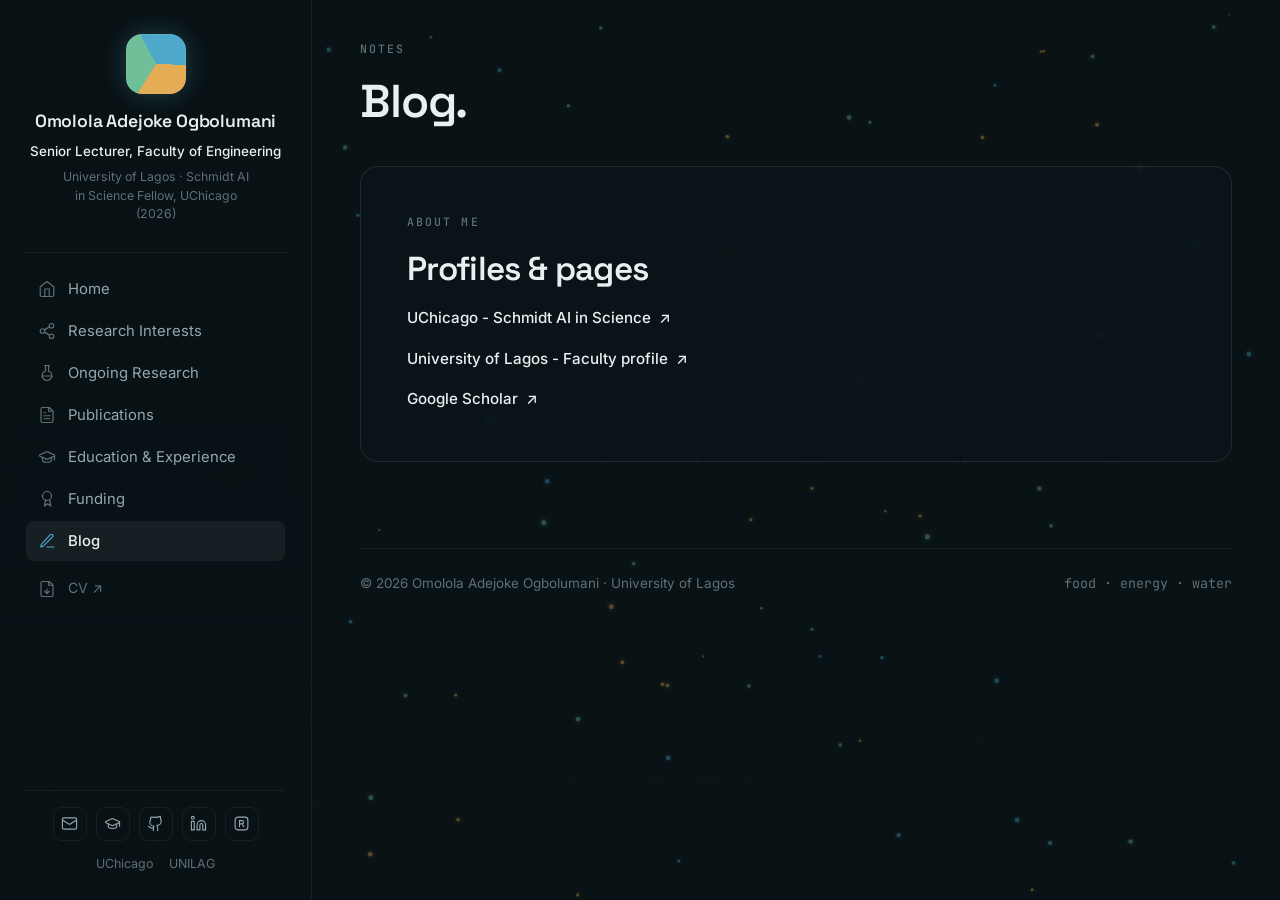
==== blog.html @ 30d7c023 "Add files via upload" ====
<!doctype html>
<html lang="en">
	<head>
		<meta charset="UTF-8" />
		<meta name="viewport" content="width=device-width, initial-scale=1.0"/>
		<title>Blog | Omolola Adejoke Ogbolumani</title>
		<link rel="preconnect" href="https://fonts.googleapis.com"/>
		<link rel="preconnect" href="https://fonts.gstatic.com" crossorigin/>
		<link href="https://fonts.googleapis.com/css2?family=Space+Grotesk:wght@400;500;600;700&family=Inter:wght@400;450;500;600&family=JetBrains+Mono:wght@400;500&display=swap" rel="stylesheet"/>
		<link rel="stylesheet" href="site.css" />
	</head>
	<body data-page="blog">
		<canvas id="field" role="img" aria-label="Ambient field of food, energy, and water particles that link into one network under the cursor."></canvas>

		<main>
			<div class="col">
				<div class="page-head">
					<p class="eyebrow">Notes</p>
					<h1>Blog.</h1>
					<!-- <p class="pl">
						Short writing on
						nexus modeling,
						optimization, and
						IoT for
						sustainability.
						Sample entries
						below, ready to
						replace with your
						own.
					</p> -->
				</div>
				<section class="block reveal">
					<div class="panel">
						<p class="eyebrow">About Me</p>
						<h2 class="sub-h">Profiles &amp; pages</h2>
						<!-- <p class="intro-p">Official pages with bio, research summaries, and selected publications.</p> -->
						<div class="links-row">
							<a class="lnk" href="https://aiscience.uchicago.edu/faculty-fellows/omolola-ogbolumani/" target="_blank" rel="noopener">UChicago - Schmidt AI in Science<span class="ar">↗</span></a>
							<a class="lnk" href="https://engineering.unilag.edu.ng/?page_id=2508" target="_blank" rel="noopener">University of Lagos - Faculty profile<span class="ar">↗</span></a>
							<a class="lnk" href="https://scholar.google.com/citations?user=lLx9UJMAAAAJ&amp;hl=en" target="_blank" rel="noopener">Google Scholar<span class="ar">↗</span></a>
						</div>
					</div>
				</section>
				<section class="block">
					<div class="posts">
						<!-- <a class="post reveal" href="#">
              <div class="pd">[Add date]</div>
							<h3> [Why optimising one resource alone backfires] </h3>
							<p> [Placeholder. A short case where a sensible looking water or energy saving choice quietly raised the cost elsewhere, and what a coupled nexus model saw that a single system view missed.]</p>
							<span class="more">Read<span class="ar">&rarr;</span></span>
            </a> -->

              <!-- <a
							class="post reveal"
							href="#"
							><div
								class="pd"
							>
								[Add
								date]
							</div>
							<h3>
								[Keeping
								the
								human
								in
								human-in-the-loop
								AI]
							</h3>
							<p>
								[Placeholder.
								Notes
								on
								where
								expert
								judgement
								belongs
								in
								an
								optimization
								pipeline,
								and
								why
								Industry
								5.0
								treats
								people
								and
								AI
								as
								collaborators.]
							</p>
							<span
								class="more"
								>Read
								<span
									class="ar"
									>&rarr;</span
								></span
							></a
						><a
							class="post reveal"
							href="#"
							><div
								class="pd"
							>
								[Add
								date]
							</div>
							<h3>
								[From
								IoT
								sensors
								to
								a
								working
								nexus
								model]
							</h3>
							<p>
								[Placeholder.
								Turning
								messy
								field
								measurements
								into
								something
								you
								can
								actually
								run
								scenarios
								on.]
							</p>
							<span
								class="more"
								>Read
								<span
									class="ar"
									>&rarr;</span
								></span
							></a
						> -->
					</div>
				</section>
				<div class="pagefoot">
					<span
						>&copy; 2026 Omolola
						Adejoke Ogbolumani
						&middot; University
						of Lagos</span
					><span class="mono"
						>food &middot;
						energy &middot;
						water</span
					>
				</div>
			</div>
		</main>
		<script src="site.js"></script>
	</body>
</html>
---- site.css ----
:root{
  --bg:#091215;--panel:rgba(12,21,25,.64);--panel-2:rgba(12,21,25,.5);
  --food:#6FBF98;--water:#4FA9CB;--energy:#E3AC55;--accent:#4FA9CB;
  --text:#E9F0F1;--muted:#94A8AD;--faint:#5E7176;
  --line:rgba(233,240,241,.10);--line-2:rgba(233,240,241,.06);--rail:312px;--col:1060px;
}
*{box-sizing:border-box;margin:0;padding:0}
html{scroll-behavior:smooth}
body{background:var(--bg);color:var(--text);font-family:"Inter",system-ui,sans-serif;line-height:1.62;-webkit-font-smoothing:antialiased;text-rendering:optimizeLegibility}
a{color:inherit;text-decoration:none}
::selection{background:rgba(79,169,203,.28)}
.mono{font-family:"JetBrains Mono",monospace}
img{max-width:100%;display:block}
#field{position:fixed;inset:0;width:100%;height:100%;z-index:0;pointer-events:none}

@view-transition{navigation:auto}
#field{view-transition-name:field}
@media (prefers-reduced-motion:no-preference){
  ::view-transition-group(field){animation:none}
  html:active-view-transition-type(forwards)::view-transition-old(root){animation:vt-out-l .42s cubic-bezier(.4,0,.2,1) both}
  html:active-view-transition-type(forwards)::view-transition-new(root){animation:vt-in-r .42s cubic-bezier(.4,0,.2,1) both}
  html:active-view-transition-type(backwards)::view-transition-old(root){animation:vt-out-r .42s cubic-bezier(.4,0,.2,1) both}
  html:active-view-transition-type(backwards)::view-transition-new(root){animation:vt-in-l .42s cubic-bezier(.4,0,.2,1) both}
}
@keyframes vt-out-l{to{opacity:0;transform:translateX(-26px)}}
@keyframes vt-in-r{from{opacity:0;transform:translateX(26px)}}
@keyframes vt-out-r{to{opacity:0;transform:translateX(26px)}}
@keyframes vt-in-l{from{opacity:0;transform:translateX(-26px)}}
body.is-leaving{opacity:0;transform:translateY(-6px);transition:opacity .2s ease,transform .2s ease}

.rail{position:fixed;left:0;top:0;width:var(--rail);height:100vh;z-index:20;display:flex;flex-direction:column;padding:34px 26px 26px;background:linear-gradient(180deg,rgba(9,18,21,.88),rgba(9,18,21,.74));backdrop-filter:blur(7px);-webkit-backdrop-filter:blur(7px);border-right:1px solid var(--line-2);overflow-y:auto}
/* centered identity header */
.id-head{display:flex;flex-direction:column;align-items:center;text-align:center;margin-bottom:4px}
.id-logo{width:60px;height:60px;border-radius:16px;display:block;position:relative;overflow:hidden;background:conic-gradient(from 212deg,var(--food) 0 33.3%,var(--water) 0 66.6%,var(--energy) 0 100%);box-shadow:0 0 26px rgba(79,169,203,.3),inset 0 0 0 1px rgba(255,255,255,.07)}
.id-logo img{position:absolute;inset:0;width:100%;height:100%;object-fit:cover}
.id-logo:focus-visible{outline:2px solid var(--water);outline-offset:3px}
.id-name{font-family:"Space Grotesk";font-weight:600;font-size:1.1rem;letter-spacing:-.01em;line-height:1.3;margin-top:16px}
.id-role{color:var(--text);font-size:.84rem;font-weight:500;margin-top:9px;line-height:1.45}
.id-affil{color:var(--faint);font-size:.77rem;margin-top:7px;line-height:1.5;max-width:24ch}
.rail-nav{margin-top:24px;display:flex;flex-direction:column;gap:2px}
.rail-nav::before{content:"";display:block;height:1px;background:var(--line-2);margin:0 -2px 14px}
.navlink{font-size:.93rem;color:var(--muted);padding:8px 12px;border-radius:8px;display:flex;align-items:center;gap:12px;transition:color .18s,background .18s}
.navlink .ic{width:18px;height:18px;flex:0 0 auto;color:var(--faint);transition:color .18s}
.navlink .ic svg{width:100%;height:100%;display:block;fill:none;stroke:currentColor;stroke-width:1.6;stroke-linecap:round;stroke-linejoin:round}
.navlink:hover{color:var(--text);background:rgba(233,240,241,.04)}
.navlink:hover .ic{color:var(--water)}
.navlink.is-active{color:var(--text);font-weight:500;background:rgba(233,240,241,.06)}
.navlink.is-active .ic{color:var(--water)}
.navlink.ext{color:var(--faint);margin-top:6px;font-size:.88rem}
.navlink.ext:hover{color:var(--text)}
.navlink:focus-visible{outline:2px solid var(--water);outline-offset:2px}
.rail-foot{margin-top:auto;padding-top:24px}
.rail-foot .sep{height:1px;background:var(--line-2);margin-bottom:16px}
.social-ic{display:flex;justify-content:center;flex-wrap:wrap;gap:9px}
.social-ic a{width:34px;height:34px;display:flex;align-items:center;justify-content:center;border-radius:9px;border:1px solid var(--line-2);color:var(--muted);transition:color .18s,border-color .18s,background .18s}
.social-ic a svg{width:17px;height:17px;fill:none;stroke:currentColor;stroke-width:1.6;stroke-linecap:round;stroke-linejoin:round}
.social-ic a:hover{color:var(--text);border-color:var(--line);background:rgba(233,240,241,.045)}
.social-ic a:focus-visible{outline:2px solid var(--water);outline-offset:2px}
.social-tx{display:flex;justify-content:center;flex-wrap:wrap;gap:6px 16px;margin-top:13px}
.social-tx a{color:var(--faint);font-size:.78rem;transition:color .18s}
.social-tx a:hover{color:var(--text)}

main{margin-left:var(--rail);position:relative;z-index:10;padding:0 48px 90px}
.col{max-width:var(--col);margin:0 auto;animation:rise .5s ease both}
@keyframes rise{from{opacity:0;transform:translateY(12px)}to{opacity:1;transform:none}}
.eyebrow{font-family:"JetBrains Mono",monospace;font-size:.72rem;font-weight:500;letter-spacing:.18em;text-transform:uppercase;color:var(--faint);margin-bottom:18px}

body.js-anim .reveal{opacity:0;transform:translateY(16px)}
body.js-anim .reveal.in{opacity:1;transform:none;transition:opacity .6s ease,transform .6s ease}

/* scroll-narrative spine */
.spine{position:fixed;right:24px;top:50%;transform:translateY(-50%);z-index:15;display:flex;flex-direction:column;gap:16px}
.spine .s{display:flex;align-items:center;gap:9px;justify-content:flex-end;opacity:.45;transition:opacity .35s}
.spine .s .lab{font-family:"JetBrains Mono",monospace;font-size:.62rem;letter-spacing:.16em;text-transform:uppercase;color:var(--muted);opacity:0;transform:translateX(5px);transition:.35s}
.spine .s .d{width:7px;height:7px;border-radius:50%;background:var(--faint);transition:.35s}
.spine .s.active{opacity:1}
.spine .s.active .lab{opacity:1;transform:none}
.spine .s.f.active .d{background:var(--food);box-shadow:0 0 9px var(--food)}
.spine .s.w.active .d{background:var(--water);box-shadow:0 0 9px var(--water)}
.spine .s.e.active .d{background:var(--energy);box-shadow:0 0 9px var(--energy)}
.spine .s.n.active .d{background:var(--text);box-shadow:0 0 9px rgba(233,240,241,.55)}
@media(max-width:1180px){.spine{display:none}}

.profile{margin-top:46px;display:flex;gap:28px;align-items:center;padding:30px 32px;border:1px solid var(--line);border-radius:18px;background:var(--panel);backdrop-filter:blur(4px);-webkit-backdrop-filter:blur(4px);position:relative;overflow:hidden}
.profile::before{content:"";position:absolute;inset:0;opacity:.5;background-image:radial-gradient(rgba(233,240,241,.06) 1px,transparent 1px);background-size:18px 18px;-webkit-mask:linear-gradient(120deg,#000,transparent 70%);mask:linear-gradient(120deg,#000,transparent 70%)}
.profile>*{position:relative;z-index:1}
.profile-image{width:118px;height:118px;flex:0 0 auto;border-radius:16px;object-fit:cover;border:1px solid var(--line);box-shadow:0 0 0 4px rgba(12,21,25,.6),0 0 30px rgba(79,169,203,.12)}
.profile-name{font-family:"Space Grotesk";font-weight:600;font-size:1.7rem;letter-spacing:-.02em;line-height:1.1}
.profile-title{color:var(--water);font-size:.98rem;margin-top:8px;font-weight:500}
.profile-affil{color:var(--muted);font-size:.9rem;margin-top:4px;line-height:1.5}
.profile-contact{margin-top:14px;font-size:.88rem;color:var(--faint);display:flex;gap:8px;flex-wrap:wrap}
.profile-contact a{color:var(--muted);transition:color .2s}
.profile-contact a:hover{color:var(--text)}

.intro{padding:46px 0 34px}
.intro h1{font-family:"Space Grotesk";font-weight:600;letter-spacing:-.025em;line-height:1.06;font-size:clamp(2.2rem,4.3vw,3.6rem);max-width:18ch;margin-bottom:26px}
.intro h1 .f{color:var(--food)}.intro h1 .w{color:var(--water)}.intro h1 .e{color:var(--energy)}
.intro .lede{font-size:clamp(1.02rem,1.35vw,1.18rem);color:var(--muted);max-width:62ch;line-height:1.68}
.intro .lede strong{color:var(--text);font-weight:500}
.intro .sub{color:var(--faint);font-size:.98rem;max-width:60ch;margin-top:16px;line-height:1.6}
.intro-actions{display:flex;gap:26px;align-items:center;margin-top:34px;flex-wrap:wrap}
.lnk{font-size:.95rem;font-weight:500;display:inline-flex;align-items:center;gap:8px;position:relative;padding-bottom:3px}
.lnk::after{content:"";position:absolute;left:0;right:100%;bottom:0;height:1px;background:currentColor;transition:right .3s ease;opacity:.6}
.lnk:hover::after{right:0}
.lnk .ar{transition:transform .25s ease}
.lnk:hover .ar{transform:translateX(3px)}
.lnk.dl:hover .ar{transform:translateY(2px)}
.lnk:focus-visible{outline:2px solid var(--water);outline-offset:4px;border-radius:2px}
.field-hint{margin-top:48px;font-family:"JetBrains Mono",monospace;font-size:.74rem;letter-spacing:.04em;color:var(--faint);display:flex;align-items:center;gap:10px;opacity:.82}
.field-hint .rc{width:13px;height:13px;border:1px solid var(--accent);border-radius:50%;position:relative;animation:pulse 4s ease-in-out infinite;transition:border-color .5s}
.field-hint .rc::after{content:"";position:absolute;inset:3.5px;border-radius:50%;background:var(--accent);transition:background .5s}
@keyframes pulse{0%,100%{opacity:.5}50%{opacity:1}}

section.block{margin-top:30px}
.panel{background:var(--panel);border:1px solid var(--line);border-radius:18px;backdrop-filter:blur(4px);-webkit-backdrop-filter:blur(4px);padding:46px 46px}
.page-head{padding:40px 0 10px}
.page-head h1{font-family:"Space Grotesk";font-weight:600;letter-spacing:-.025em;font-size:clamp(2rem,3.6vw,3rem);line-height:1.08}
.page-head .pl{color:var(--muted);margin-top:16px;font-size:1.05rem;max-width:62ch;line-height:1.62}
.block h2{font-family:"Space Grotesk";font-weight:600;letter-spacing:-.02em;font-size:clamp(1.5rem,2.6vw,2.1rem);line-height:1.14}
.block .intro-p{color:var(--muted);margin-top:14px;font-size:1.02rem;max-width:62ch}
.sub-h{font-family:"Space Grotesk";font-weight:600;letter-spacing:-.02em;font-size:1.4rem;margin-bottom:8px}
.prose p{color:var(--muted);font-size:1.02rem;line-height:1.7;margin-top:16px;max-width:70ch}
.prose p strong{color:var(--text);font-weight:500}
.prose h3{font-family:"Space Grotesk";font-weight:500;font-size:1.3rem;margin-top:34px;letter-spacing:-.01em}
.tags{display:flex;flex-wrap:wrap;gap:10px;margin-top:18px}
.tag-chip{font-size:.84rem;color:var(--muted);border:1px solid var(--line);border-radius:999px;padding:6px 14px;background:var(--panel-2)}

.nexus{display:grid;grid-template-columns:1fr 230px;gap:34px;align-items:center;margin-top:30px}
.tri-svg{width:100%;height:auto;display:block;touch-action:none;cursor:grab}
.tri-svg:active{cursor:grabbing}
.tri-edge{fill:none;stroke:var(--line);stroke-width:1.2}
.tri-grid{fill:none;stroke:var(--line-2);stroke-width:1}
.tri-pull{stroke-linecap:round}
.tri-pole text{font-family:"JetBrains Mono",monospace;font-size:11px;letter-spacing:.04em;font-weight:500}
.tri-handle{cursor:grab}
.tri-handle:focus-visible{outline:none}
.tri-handle:focus-visible .th-ring{stroke:var(--water);stroke-opacity:1}
.readout .ro-row{margin-bottom:16px}
.readout .ro-top{display:flex;justify-content:space-between;align-items:baseline;font-size:.82rem;margin-bottom:6px}
.readout .ro-top .nm{font-family:"JetBrains Mono",monospace;letter-spacing:.06em}
.readout .ro-top .vl{font-family:"JetBrains Mono",monospace;color:var(--muted)}
.readout .ro-track{height:5px;border-radius:3px;background:rgba(233,240,241,.07);overflow:hidden}
.readout .ro-fill{height:100%;border-radius:3px;transition:width .12s linear}
.readout .f .nm{color:var(--food)}.readout .f .ro-fill{background:var(--food)}
.readout .w .nm{color:var(--water)}.readout .w .ro-fill{background:var(--water)}
.readout .e .nm{color:var(--energy)}.readout .e .ro-fill{background:var(--energy)}
.readout .verdict{margin-top:22px;font-size:.9rem;color:var(--muted);line-height:1.55;min-height:4.4em}
.readout .verdict b{color:var(--text);font-weight:500}
.tri-cap{font-family:"JetBrains Mono",monospace;font-size:.74rem;color:var(--faint);margin-top:16px;letter-spacing:.03em}

.thrusts{margin-top:36px;border-top:1px solid var(--line-2)}
.thrust{display:grid;grid-template-columns:52px 160px 1fr;gap:24px;align-items:start;padding:26px 8px;border-bottom:1px solid var(--line-2);transition:background .25s ease}
.thrust:hover{background:rgba(233,240,241,.022)}
.thrust .sigil svg{width:38px;height:38px;display:block;overflow:visible}
.thrust .sigil path,.thrust .sigil circle,.thrust .sigil line{fill:none;stroke-width:1.5;stroke-linecap:round;stroke-linejoin:round}
.thrust.f .sigil *{stroke:var(--food)}.thrust.w .sigil *{stroke:var(--water)}.thrust.e .sigil *{stroke:var(--energy)}
.thrust .tag{font-family:"JetBrains Mono",monospace;font-size:.72rem;letter-spacing:.14em;text-transform:uppercase;padding-top:3px}
.thrust.f .tag{color:var(--food)}.thrust.w .tag{color:var(--water)}.thrust.e .tag{color:var(--energy)}
.thrust h3{font-family:"Space Grotesk";font-weight:500;font-size:1.18rem;letter-spacing:-.01em;margin-bottom:8px}
.thrust p{color:var(--muted);font-size:.97rem;line-height:1.6;max-width:56ch}
.note{margin-top:30px;padding:18px 22px;border:1px solid var(--line-2);border-radius:12px;background:var(--panel-2);color:var(--muted);font-size:1rem;line-height:1.62;max-width:72ch}
.note b{color:var(--text);font-weight:500}

.loop-wrap{margin-top:24px;display:flex;flex-direction:column;align-items:center}
.loop-svg{width:100%;max-width:440px;height:auto}
.loop-arc{fill:none;stroke:var(--line);stroke-width:1.4;transition:stroke .3s}
.loop-arc.lit{stroke:var(--water);stroke-opacity:.9}
.loop-node{cursor:pointer}
.loop-node circle{fill:rgba(12,21,25,.9);stroke:var(--line);stroke-width:1.4;transition:stroke .3s,fill .3s}
.loop-node text{font-family:"JetBrains Mono",monospace;font-size:10.5px;font-weight:500;fill:var(--muted);transition:fill .3s}
.loop-node:hover circle,.loop-node.active circle{stroke:var(--water);fill:rgba(79,169,203,.1)}
.loop-node:hover text,.loop-node.active text{fill:var(--text)}
.loop-node.cycle circle{stroke:var(--water);stroke-opacity:.7}
.loop-center{font-family:"JetBrains Mono",monospace;font-size:9px;letter-spacing:.14em;fill:var(--faint);text-transform:uppercase}
.loop-cap{font-size:.92rem;color:var(--muted);margin-top:22px;text-align:center;max-width:50ch;min-height:2.6em;line-height:1.5}
.loop-cap b{color:var(--text);font-weight:500}
.loop-node:focus-visible{outline:none}
.loop-node:focus-visible circle{stroke:var(--water);stroke-width:2}

.pub{display:grid;grid-template-columns:74px 1fr;gap:22px;padding:22px 0;border-bottom:1px solid var(--line-2)}
.pub:last-child{border-bottom:0}
.pub .yr{font-family:"JetBrains Mono",monospace;font-size:.82rem;color:var(--faint);padding-top:3px}
.pub .pt{font-weight:500;color:var(--text);line-height:1.45;margin-bottom:6px}
.pub .pmeta{color:var(--muted);font-size:.9rem;line-height:1.5}
.pub .pmeta .venue{color:var(--water);font-style:italic}
.pub .pmeta .me{color:var(--text);font-weight:600}
.pub .plinks{margin-top:9px;display:flex;gap:14px}
.pub .plinks a{font-family:"JetBrains Mono",monospace;font-size:.74rem;letter-spacing:.04em;color:var(--faint);transition:color .2s}
.pub .plinks a:hover{color:var(--text)}

.tl{position:relative;padding:0 0 30px 30px}
.tl::before{content:"";position:absolute;left:4px;top:8px;bottom:0;width:1px;background:var(--line)}
.tl:last-child::before{display:none}
.tl:last-child{padding-bottom:2px}
.tl::after{content:"";position:absolute;left:0;top:6px;width:9px;height:9px;border-radius:50%;background:var(--bg);border:1.5px solid var(--water);box-shadow:0 0 0 4px var(--bg)}
.tl .ey{font-family:"JetBrains Mono",monospace;font-size:.78rem;letter-spacing:.04em;color:var(--faint);display:block;margin-bottom:6px}
.tl .ed{font-weight:500;font-size:1.06rem;letter-spacing:-.01em}
.tl .ei{color:var(--muted);font-size:.94rem;margin-top:5px;line-height:1.58;max-width:68ch}
.tl .ei .role{color:var(--water)}

.quals{display:grid;grid-template-columns:repeat(2,1fr);gap:0 28px;margin-top:6px}
.qual{display:flex;gap:12px;align-items:baseline;padding:13px 0;border-bottom:1px solid var(--line-2)}
.qual .qk{font-family:"JetBrains Mono",monospace;font-size:.74rem;color:var(--water);min-width:46px}
.qual .qv{color:var(--muted);font-size:.91rem;line-height:1.45}
.qual .qv b{color:var(--text);font-weight:500}
@media(max-width:760px){.quals{grid-template-columns:1fr}}

.grant{display:grid;grid-template-columns:1fr auto;gap:18px;padding:22px 0;border-bottom:1px solid var(--line-2);align-items:start}
.grant:last-child{border-bottom:0}
.grant .gt{font-weight:500;color:var(--text);margin-bottom:5px;font-size:1.05rem}
.grant .gm{color:var(--muted);font-size:.92rem;line-height:1.55;max-width:62ch}
.grant .gm .role{color:var(--food)}
.grant .gy{font-family:"JetBrains Mono",monospace;font-size:.82rem;color:var(--faint);white-space:nowrap;padding-top:2px}

.project{position:relative;padding:26px 30px;border:1px solid var(--line);border-radius:16px;background:var(--panel-2);margin-bottom:18px;overflow:hidden;transition:border-color .25s,transform .25s,box-shadow .25s}
.project:hover{transform:translateY(-2px);border-color:rgba(233,240,241,.18);box-shadow:0 14px 40px -28px rgba(0,0,0,.85)}
.proj-top{display:flex;justify-content:space-between;align-items:center;gap:14px;margin-bottom:12px}
.proj-tag{font-family:"JetBrains Mono",monospace;font-size:.68rem;letter-spacing:.14em;text-transform:uppercase;display:inline-flex;align-items:center;gap:7px}
.proj-tag::before{content:"";width:6px;height:6px;border-radius:50%;background:currentColor;flex:0 0 auto}
.project.f .proj-tag{color:var(--food)}.project.w .proj-tag{color:var(--water)}.project.e .proj-tag{color:var(--energy)}.project.n .proj-tag{color:var(--text)}
.status{font-family:"JetBrains Mono",monospace;font-size:.62rem;letter-spacing:.08em;text-transform:uppercase;padding:4px 11px;border-radius:999px;border:1px solid var(--line);color:var(--muted);white-space:nowrap}
.project h3{font-family:"Space Grotesk";font-weight:500;font-size:1.22rem;letter-spacing:-.01em;margin-bottom:8px}
.project p{color:var(--muted);font-size:.97rem;line-height:1.62;max-width:74ch}
.proj-meta{margin-top:14px;display:flex;gap:20px;flex-wrap:wrap;font-size:.82rem;color:var(--faint)}
.proj-meta b{color:var(--muted);font-weight:500}

.posts{display:grid;gap:18px;margin-top:8px}
.post{display:block;padding:26px 28px;border:1px solid var(--line);border-radius:14px;background:var(--panel-2);transition:border-color .25s ease,transform .25s ease}
.post:hover{border-color:rgba(79,169,203,.4);transform:translateY(-2px)}
.post .pd{font-family:"JetBrains Mono",monospace;font-size:.74rem;color:var(--faint);letter-spacing:.04em}
.post h3{font-family:"Space Grotesk";font-weight:500;font-size:1.28rem;margin:9px 0 8px;letter-spacing:-.01em}
.post p{color:var(--muted);font-size:.96rem;line-height:1.6;max-width:72ch}
.post .more{margin-top:12px;color:var(--water);font-size:.86rem;display:inline-flex;gap:7px;align-items:center}
.post .more .ar{transition:transform .25s}
.post:hover .more .ar{transform:translateX(3px)}

.pagefoot{margin-top:56px;padding-top:24px;border-top:1px solid var(--line-2);color:var(--faint);font-size:.84rem;display:flex;justify-content:space-between;flex-wrap:wrap;gap:14px}
.links-row{display:flex;flex-direction:column;gap:13px;margin-top:18px;align-items:flex-start}

.rail-toggle{display:none}
@media(max-width:960px){
  :root{--rail:0px}
  .rail{transform:translateX(-100%);transition:transform .3s ease;width:290px;padding-top:80px}
  body.nav-open .rail{transform:translateX(0)}
  .rail-toggle{display:flex;position:fixed;top:18px;left:18px;z-index:40;width:44px;height:44px;align-items:center;justify-content:center;border-radius:10px;cursor:pointer;background:rgba(12,21,25,.82);border:1px solid var(--line);backdrop-filter:blur(6px)}
  .rail-toggle span,.rail-toggle span::before,.rail-toggle span::after{content:"";display:block;width:18px;height:1.6px;background:var(--text);position:relative;transition:.25s}
  .rail-toggle span::before{position:absolute;top:-6px}.rail-toggle span::after{position:absolute;top:6px}
  body.nav-open .rail-toggle span{background:transparent}
  body.nav-open .rail-toggle span::before{top:0;transform:rotate(45deg)}
  body.nav-open .rail-toggle span::after{top:0;transform:rotate(-45deg)}
  main{margin-left:0;padding:0 22px 70px}
  .panel{padding:30px 24px}
  .profile{flex-direction:column;text-align:center;align-items:center}
  .profile-contact{justify-content:center}
  .nexus{grid-template-columns:1fr;gap:22px}
  .thrust{grid-template-columns:40px 1fr;gap:14px}
  .thrust .tag{grid-column:2;padding-top:0}
  .thrust .body{grid-column:2}
}
@media(prefers-reduced-motion:reduce){*{animation:none!important;transition:none!important}html{scroll-behavior:auto}}
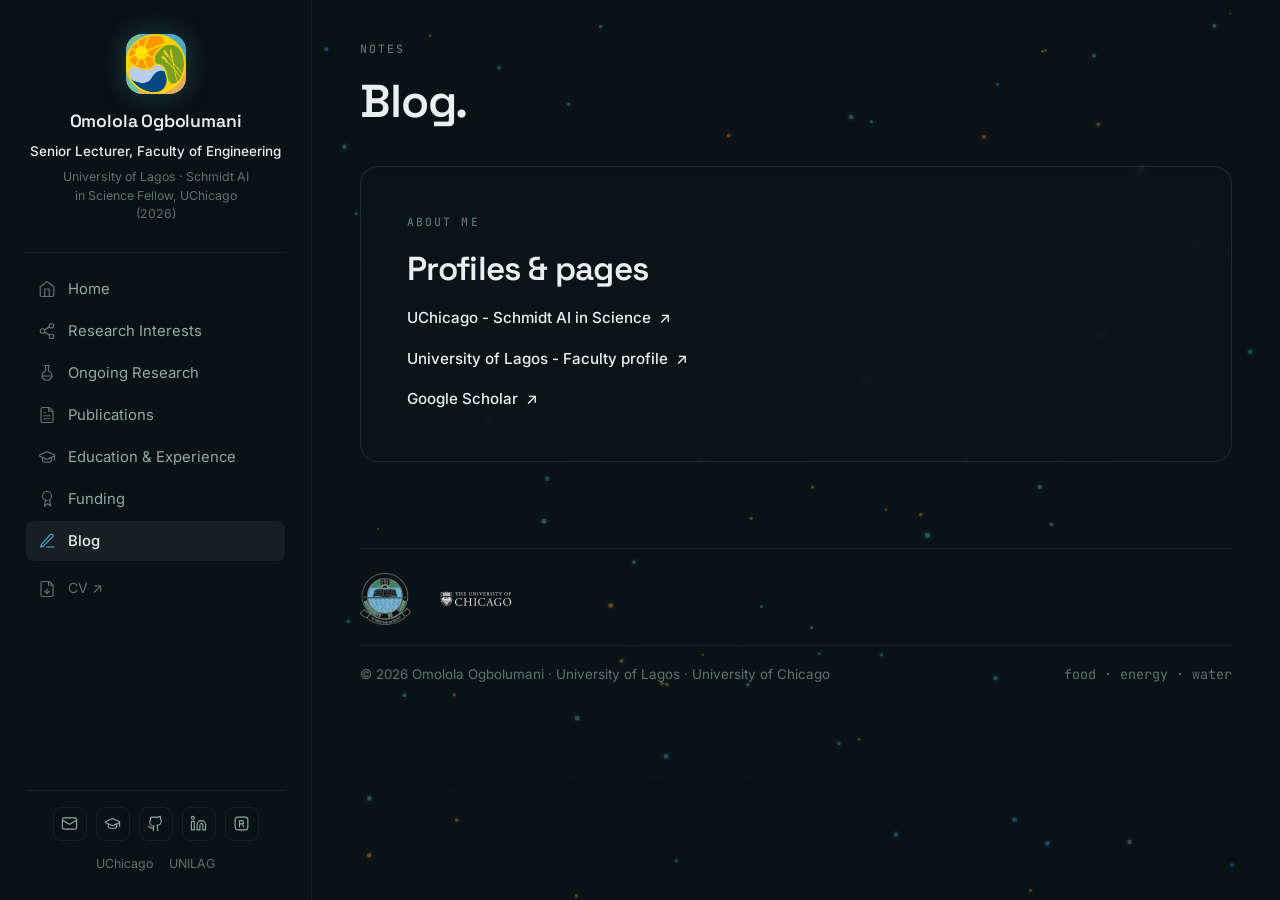
==== commit d402ccc1: "AddedLogos" ====
--- a/blog.html
+++ b/blog.html
@@ -1,9 +1,9 @@
-<!doctype html>
+<!DOCTYPE html>
 <html lang="en">
 	<head>
 		<meta charset="UTF-8" />
 		<meta name="viewport" content="width=device-width, initial-scale=1.0"/>
-		<title>Blog | Omolola Adejoke Ogbolumani</title>
+		<title>Blog | Omolola Ogbolumani</title>
 		<link rel="preconnect" href="https://fonts.googleapis.com"/>
 		<link rel="preconnect" href="https://fonts.gstatic.com" crossorigin/>
 		<link href="https://fonts.googleapis.com/css2?family=Space+Grotesk:wght@400;500;600;700&family=Inter:wght@400;450;500;600&family=JetBrains+Mono:wght@400;500&display=swap" rel="stylesheet"/>
@@ -144,19 +144,18 @@
 					</div>
 				</section>
 				<div class="pagefoot">
-					<span
-						>&copy; 2026 Omolola
-						Adejoke Ogbolumani
-						&middot; University
-						of Lagos</span
-					><span class="mono"
-						>food &middot;
-						energy &middot;
-						water</span
-					>
+					<div class="foot-logos">
+						<a href="https://engineering.unilag.edu.ng/?page_id=2508" target="_blank" rel="noopener">
+							<img class="unilag" src="unilag-logo.png" alt="University of Lagos"/>
+						</a>
+						<a href="https://aiscience.uchicago.edu/faculty-fellows/omolola-ogbolumani/" target="_blank" rel="noopener">
+							<img class="uchicago" src="uchicago-logo.png" alt="University of Chicago"/>
+						</a>
+					</div>
+					<span>&copy; 2026 Omolola Ogbolumani &middot; University of Lagos &middot; University of Chicago</span><span class="mono">food &middot; energy &middot; water</span>
 				</div>
 			</div>
 		</main>
 		<script src="site.js"></script>
 	</body>
-</html>
+</html>
--- a/site.css
+++ b/site.css
@@ -1,260 +1,1464 @@
-:root{
-  --bg:#091215;--panel:rgba(12,21,25,.64);--panel-2:rgba(12,21,25,.5);
-  --food:#6FBF98;--water:#4FA9CB;--energy:#E3AC55;--accent:#4FA9CB;
-  --text:#E9F0F1;--muted:#94A8AD;--faint:#5E7176;
-  --line:rgba(233,240,241,.10);--line-2:rgba(233,240,241,.06);--rail:312px;--col:1060px;
-}
-*{box-sizing:border-box;margin:0;padding:0}
-html{scroll-behavior:smooth}
-body{background:var(--bg);color:var(--text);font-family:"Inter",system-ui,sans-serif;line-height:1.62;-webkit-font-smoothing:antialiased;text-rendering:optimizeLegibility}
-a{color:inherit;text-decoration:none}
-::selection{background:rgba(79,169,203,.28)}
-.mono{font-family:"JetBrains Mono",monospace}
-img{max-width:100%;display:block}
-#field{position:fixed;inset:0;width:100%;height:100%;z-index:0;pointer-events:none}
-
-@view-transition{navigation:auto}
-#field{view-transition-name:field}
-@media (prefers-reduced-motion:no-preference){
-  ::view-transition-group(field){animation:none}
-  html:active-view-transition-type(forwards)::view-transition-old(root){animation:vt-out-l .42s cubic-bezier(.4,0,.2,1) both}
-  html:active-view-transition-type(forwards)::view-transition-new(root){animation:vt-in-r .42s cubic-bezier(.4,0,.2,1) both}
-  html:active-view-transition-type(backwards)::view-transition-old(root){animation:vt-out-r .42s cubic-bezier(.4,0,.2,1) both}
-  html:active-view-transition-type(backwards)::view-transition-new(root){animation:vt-in-l .42s cubic-bezier(.4,0,.2,1) both}
-}
-@keyframes vt-out-l{to{opacity:0;transform:translateX(-26px)}}
-@keyframes vt-in-r{from{opacity:0;transform:translateX(26px)}}
-@keyframes vt-out-r{to{opacity:0;transform:translateX(26px)}}
-@keyframes vt-in-l{from{opacity:0;transform:translateX(-26px)}}
-body.is-leaving{opacity:0;transform:translateY(-6px);transition:opacity .2s ease,transform .2s ease}
-
-.rail{position:fixed;left:0;top:0;width:var(--rail);height:100vh;z-index:20;display:flex;flex-direction:column;padding:34px 26px 26px;background:linear-gradient(180deg,rgba(9,18,21,.88),rgba(9,18,21,.74));backdrop-filter:blur(7px);-webkit-backdrop-filter:blur(7px);border-right:1px solid var(--line-2);overflow-y:auto}
+:root {
+	--bg: #091215;
+	--panel: rgba(12, 21, 25, 0.64);
+	--panel-2: rgba(12, 21, 25, 0.5);
+	--food: #6fbf98;
+	--others: #bc7061;
+	--water: #4fa9cb;
+	--energy: #e3ac55;
+	--accent: #4fa9cb;
+	--text: #e9f0f1;
+	--muted: #94a8ad;
+	--faint: #5e7176;
+	--line: rgba(233, 240, 241, 0.1);
+	--line-2: rgba(233, 240, 241, 0.06);
+	--rail: 312px;
+	--col: 1060px;
+}
+* {
+	box-sizing: border-box;
+	margin: 0;
+	padding: 0;
+}
+html {
+	scroll-behavior: smooth;
+}
+body {
+	background: var(--bg);
+	color: var(--text);
+	font-family: 'Inter', system-ui, sans-serif;
+	line-height: 1.62;
+	-webkit-font-smoothing: antialiased;
+	text-rendering: optimizeLegibility;
+}
+a {
+	color: inherit;
+	text-decoration: none;
+}
+::selection {
+	background: rgba(79, 169, 203, 0.28);
+}
+.mono {
+	font-family: 'JetBrains Mono', monospace;
+}
+img {
+	max-width: 100%;
+	display: block;
+}
+#field {
+	position: fixed;
+	inset: 0;
+	width: 100%;
+	height: 100%;
+	z-index: 0;
+	pointer-events: none;
+}
+
+@view-transition {
+	navigation: auto;
+}
+#field {
+	view-transition-name: field;
+}
+@media (prefers-reduced-motion: no-preference) {
+	::view-transition-group(field) {
+		animation: none;
+	}
+	html:active-view-transition-type(forwards)::view-transition-old(
+			root
+		) {
+		animation: vt-out-l 0.42s cubic-bezier(0.4, 0, 0.2, 1) both;
+	}
+	html:active-view-transition-type(forwards)::view-transition-new(
+			root
+		) {
+		animation: vt-in-r 0.42s cubic-bezier(0.4, 0, 0.2, 1) both;
+	}
+	html:active-view-transition-type(backwards)::view-transition-old(
+			root
+		) {
+		animation: vt-out-r 0.42s cubic-bezier(0.4, 0, 0.2, 1) both;
+	}
+	html:active-view-transition-type(backwards)::view-transition-new(
+			root
+		) {
+		animation: vt-in-l 0.42s cubic-bezier(0.4, 0, 0.2, 1) both;
+	}
+}
+@keyframes vt-out-l {
+	to {
+		opacity: 0;
+		transform: translateX(-26px);
+	}
+}
+@keyframes vt-in-r {
+	from {
+		opacity: 0;
+		transform: translateX(26px);
+	}
+}
+@keyframes vt-out-r {
+	to {
+		opacity: 0;
+		transform: translateX(26px);
+	}
+}
+@keyframes vt-in-l {
+	from {
+		opacity: 0;
+		transform: translateX(-26px);
+	}
+}
+body.is-leaving {
+	opacity: 0;
+	transform: translateY(-6px);
+	transition:
+		opacity 0.2s ease,
+		transform 0.2s ease;
+}
+
+.rail {
+	position: fixed;
+	left: 0;
+	top: 0;
+	width: var(--rail);
+	height: 100vh;
+	z-index: 20;
+	display: flex;
+	flex-direction: column;
+	padding: 34px 26px 26px;
+	background: linear-gradient(
+		180deg,
+		rgba(9, 18, 21, 0.88),
+		rgba(9, 18, 21, 0.74)
+	);
+	backdrop-filter: blur(7px);
+	-webkit-backdrop-filter: blur(7px);
+	border-right: 1px solid var(--line-2);
+	overflow-y: auto;
+}
 /* centered identity header */
-.id-head{display:flex;flex-direction:column;align-items:center;text-align:center;margin-bottom:4px}
-.id-logo{width:60px;height:60px;border-radius:16px;display:block;position:relative;overflow:hidden;background:conic-gradient(from 212deg,var(--food) 0 33.3%,var(--water) 0 66.6%,var(--energy) 0 100%);box-shadow:0 0 26px rgba(79,169,203,.3),inset 0 0 0 1px rgba(255,255,255,.07)}
-.id-logo img{position:absolute;inset:0;width:100%;height:100%;object-fit:cover}
-.id-logo:focus-visible{outline:2px solid var(--water);outline-offset:3px}
-.id-name{font-family:"Space Grotesk";font-weight:600;font-size:1.1rem;letter-spacing:-.01em;line-height:1.3;margin-top:16px}
-.id-role{color:var(--text);font-size:.84rem;font-weight:500;margin-top:9px;line-height:1.45}
-.id-affil{color:var(--faint);font-size:.77rem;margin-top:7px;line-height:1.5;max-width:24ch}
-.rail-nav{margin-top:24px;display:flex;flex-direction:column;gap:2px}
-.rail-nav::before{content:"";display:block;height:1px;background:var(--line-2);margin:0 -2px 14px}
-.navlink{font-size:.93rem;color:var(--muted);padding:8px 12px;border-radius:8px;display:flex;align-items:center;gap:12px;transition:color .18s,background .18s}
-.navlink .ic{width:18px;height:18px;flex:0 0 auto;color:var(--faint);transition:color .18s}
-.navlink .ic svg{width:100%;height:100%;display:block;fill:none;stroke:currentColor;stroke-width:1.6;stroke-linecap:round;stroke-linejoin:round}
-.navlink:hover{color:var(--text);background:rgba(233,240,241,.04)}
-.navlink:hover .ic{color:var(--water)}
-.navlink.is-active{color:var(--text);font-weight:500;background:rgba(233,240,241,.06)}
-.navlink.is-active .ic{color:var(--water)}
-.navlink.ext{color:var(--faint);margin-top:6px;font-size:.88rem}
-.navlink.ext:hover{color:var(--text)}
-.navlink:focus-visible{outline:2px solid var(--water);outline-offset:2px}
-.rail-foot{margin-top:auto;padding-top:24px}
-.rail-foot .sep{height:1px;background:var(--line-2);margin-bottom:16px}
-.social-ic{display:flex;justify-content:center;flex-wrap:wrap;gap:9px}
-.social-ic a{width:34px;height:34px;display:flex;align-items:center;justify-content:center;border-radius:9px;border:1px solid var(--line-2);color:var(--muted);transition:color .18s,border-color .18s,background .18s}
-.social-ic a svg{width:17px;height:17px;fill:none;stroke:currentColor;stroke-width:1.6;stroke-linecap:round;stroke-linejoin:round}
-.social-ic a:hover{color:var(--text);border-color:var(--line);background:rgba(233,240,241,.045)}
-.social-ic a:focus-visible{outline:2px solid var(--water);outline-offset:2px}
-.social-tx{display:flex;justify-content:center;flex-wrap:wrap;gap:6px 16px;margin-top:13px}
-.social-tx a{color:var(--faint);font-size:.78rem;transition:color .18s}
-.social-tx a:hover{color:var(--text)}
-
-main{margin-left:var(--rail);position:relative;z-index:10;padding:0 48px 90px}
-.col{max-width:var(--col);margin:0 auto;animation:rise .5s ease both}
-@keyframes rise{from{opacity:0;transform:translateY(12px)}to{opacity:1;transform:none}}
-.eyebrow{font-family:"JetBrains Mono",monospace;font-size:.72rem;font-weight:500;letter-spacing:.18em;text-transform:uppercase;color:var(--faint);margin-bottom:18px}
-
-body.js-anim .reveal{opacity:0;transform:translateY(16px)}
-body.js-anim .reveal.in{opacity:1;transform:none;transition:opacity .6s ease,transform .6s ease}
+.id-head {
+	display: flex;
+	flex-direction: column;
+	align-items: center;
+	text-align: center;
+	margin-bottom: 4px;
+}
+.id-logo {
+	width: 60px;
+	height: 60px;
+	border-radius: 16px;
+	display: block;
+	position: relative;
+	overflow: hidden;
+	background: conic-gradient(
+		from 212deg,
+		var(--food) 0 33.3%,
+		var(--water) 0 66.6%,
+		var(--energy) 0 100%
+	);
+	box-shadow:
+		0 0 26px rgba(79, 169, 203, 0.3),
+		inset 0 0 0 1px rgba(255, 255, 255, 0.07);
+}
+.id-logo img {
+	position: absolute;
+	inset: 0;
+	width: 100%;
+	height: 100%;
+	object-fit: cover;
+}
+.id-logo:focus-visible {
+	outline: 2px solid var(--water);
+	outline-offset: 3px;
+}
+.id-name {
+	font-family: 'Space Grotesk';
+	font-weight: 600;
+	font-size: 1.1rem;
+	letter-spacing: -0.01em;
+	line-height: 1.3;
+	margin-top: 16px;
+}
+.id-role {
+	color: var(--text);
+	font-size: 0.84rem;
+	font-weight: 500;
+	margin-top: 9px;
+	line-height: 1.45;
+}
+.id-affil {
+	color: var(--faint);
+	font-size: 0.77rem;
+	margin-top: 7px;
+	line-height: 1.5;
+	max-width: 24ch;
+}
+.rail-nav {
+	margin-top: 24px;
+	display: flex;
+	flex-direction: column;
+	gap: 2px;
+}
+.rail-nav::before {
+	content: '';
+	display: block;
+	height: 1px;
+	background: var(--line-2);
+	margin: 0 -2px 14px;
+}
+.navlink {
+	font-size: 0.93rem;
+	color: var(--muted);
+	padding: 8px 12px;
+	border-radius: 8px;
+	display: flex;
+	align-items: center;
+	gap: 12px;
+	transition:
+		color 0.18s,
+		background 0.18s;
+}
+.navlink .ic {
+	width: 18px;
+	height: 18px;
+	flex: 0 0 auto;
+	color: var(--faint);
+	transition: color 0.18s;
+}
+.navlink .ic svg {
+	width: 100%;
+	height: 100%;
+	display: block;
+	fill: none;
+	stroke: currentColor;
+	stroke-width: 1.6;
+	stroke-linecap: round;
+	stroke-linejoin: round;
+}
+.navlink:hover {
+	color: var(--text);
+	background: rgba(233, 240, 241, 0.04);
+}
+.navlink:hover .ic {
+	color: var(--water);
+}
+.navlink.is-active {
+	color: var(--text);
+	font-weight: 500;
+	background: rgba(233, 240, 241, 0.06);
+}
+.navlink.is-active .ic {
+	color: var(--water);
+}
+.navlink.ext {
+	color: var(--faint);
+	margin-top: 6px;
+	font-size: 0.88rem;
+}
+.navlink.ext:hover {
+	color: var(--text);
+}
+.navlink:focus-visible {
+	outline: 2px solid var(--water);
+	outline-offset: 2px;
+}
+.rail-foot {
+	margin-top: auto;
+	padding-top: 24px;
+}
+.rail-foot .sep {
+	height: 1px;
+	background: var(--line-2);
+	margin-bottom: 16px;
+}
+.social-ic {
+	display: flex;
+	justify-content: center;
+	flex-wrap: wrap;
+	gap: 9px;
+}
+.social-ic a {
+	width: 34px;
+	height: 34px;
+	display: flex;
+	align-items: center;
+	justify-content: center;
+	border-radius: 9px;
+	border: 1px solid var(--line-2);
+	color: var(--muted);
+	transition:
+		color 0.18s,
+		border-color 0.18s,
+		background 0.18s;
+}
+.social-ic a svg {
+	width: 17px;
+	height: 17px;
+	fill: none;
+	stroke: currentColor;
+	stroke-width: 1.6;
+	stroke-linecap: round;
+	stroke-linejoin: round;
+}
+.social-ic a:hover {
+	color: var(--text);
+	border-color: var(--line);
+	background: rgba(233, 240, 241, 0.045);
+}
+.social-ic a:focus-visible {
+	outline: 2px solid var(--water);
+	outline-offset: 2px;
+}
+.social-tx {
+	display: flex;
+	justify-content: center;
+	flex-wrap: wrap;
+	gap: 6px 16px;
+	margin-top: 13px;
+}
+.social-tx a {
+	color: var(--faint);
+	font-size: 0.78rem;
+	transition: color 0.18s;
+}
+.social-tx a:hover {
+	color: var(--text);
+}
+
+main {
+	margin-left: var(--rail);
+	position: relative;
+	z-index: 10;
+	padding: 0 48px 90px;
+}
+.col {
+	max-width: var(--col);
+	margin: 0 auto;
+	animation: rise 0.5s ease both;
+}
+@keyframes rise {
+	from {
+		opacity: 0;
+		transform: translateY(12px);
+	}
+	to {
+		opacity: 1;
+		transform: none;
+	}
+}
+.eyebrow {
+	font-family: 'JetBrains Mono', monospace;
+	font-size: 0.72rem;
+	font-weight: 500;
+	letter-spacing: 0.18em;
+	text-transform: uppercase;
+	color: var(--faint);
+	margin-bottom: 18px;
+}
+
+body.js-anim .reveal {
+	opacity: 0;
+	transform: translateY(16px);
+}
+body.js-anim .reveal.in {
+	opacity: 1;
+	transform: none;
+	transition:
+		opacity 0.6s ease,
+		transform 0.6s ease;
+}
 
 /* scroll-narrative spine */
-.spine{position:fixed;right:24px;top:50%;transform:translateY(-50%);z-index:15;display:flex;flex-direction:column;gap:16px}
-.spine .s{display:flex;align-items:center;gap:9px;justify-content:flex-end;opacity:.45;transition:opacity .35s}
-.spine .s .lab{font-family:"JetBrains Mono",monospace;font-size:.62rem;letter-spacing:.16em;text-transform:uppercase;color:var(--muted);opacity:0;transform:translateX(5px);transition:.35s}
-.spine .s .d{width:7px;height:7px;border-radius:50%;background:var(--faint);transition:.35s}
-.spine .s.active{opacity:1}
-.spine .s.active .lab{opacity:1;transform:none}
-.spine .s.f.active .d{background:var(--food);box-shadow:0 0 9px var(--food)}
-.spine .s.w.active .d{background:var(--water);box-shadow:0 0 9px var(--water)}
-.spine .s.e.active .d{background:var(--energy);box-shadow:0 0 9px var(--energy)}
-.spine .s.n.active .d{background:var(--text);box-shadow:0 0 9px rgba(233,240,241,.55)}
-@media(max-width:1180px){.spine{display:none}}
-
-.profile{margin-top:46px;display:flex;gap:28px;align-items:center;padding:30px 32px;border:1px solid var(--line);border-radius:18px;background:var(--panel);backdrop-filter:blur(4px);-webkit-backdrop-filter:blur(4px);position:relative;overflow:hidden}
-.profile::before{content:"";position:absolute;inset:0;opacity:.5;background-image:radial-gradient(rgba(233,240,241,.06) 1px,transparent 1px);background-size:18px 18px;-webkit-mask:linear-gradient(120deg,#000,transparent 70%);mask:linear-gradient(120deg,#000,transparent 70%)}
-.profile>*{position:relative;z-index:1}
-.profile-image{width:118px;height:118px;flex:0 0 auto;border-radius:16px;object-fit:cover;border:1px solid var(--line);box-shadow:0 0 0 4px rgba(12,21,25,.6),0 0 30px rgba(79,169,203,.12)}
-.profile-name{font-family:"Space Grotesk";font-weight:600;font-size:1.7rem;letter-spacing:-.02em;line-height:1.1}
-.profile-title{color:var(--water);font-size:.98rem;margin-top:8px;font-weight:500}
-.profile-affil{color:var(--muted);font-size:.9rem;margin-top:4px;line-height:1.5}
-.profile-contact{margin-top:14px;font-size:.88rem;color:var(--faint);display:flex;gap:8px;flex-wrap:wrap}
-.profile-contact a{color:var(--muted);transition:color .2s}
-.profile-contact a:hover{color:var(--text)}
-
-.intro{padding:46px 0 34px}
-.intro h1{font-family:"Space Grotesk";font-weight:600;letter-spacing:-.025em;line-height:1.06;font-size:clamp(2.2rem,4.3vw,3.6rem);max-width:18ch;margin-bottom:26px}
-.intro h1 .f{color:var(--food)}.intro h1 .w{color:var(--water)}.intro h1 .e{color:var(--energy)}
-.intro .lede{font-size:clamp(1.02rem,1.35vw,1.18rem);color:var(--muted);max-width:62ch;line-height:1.68}
-.intro .lede strong{color:var(--text);font-weight:500}
-.intro .sub{color:var(--faint);font-size:.98rem;max-width:60ch;margin-top:16px;line-height:1.6}
-.intro-actions{display:flex;gap:26px;align-items:center;margin-top:34px;flex-wrap:wrap}
-.lnk{font-size:.95rem;font-weight:500;display:inline-flex;align-items:center;gap:8px;position:relative;padding-bottom:3px}
-.lnk::after{content:"";position:absolute;left:0;right:100%;bottom:0;height:1px;background:currentColor;transition:right .3s ease;opacity:.6}
-.lnk:hover::after{right:0}
-.lnk .ar{transition:transform .25s ease}
-.lnk:hover .ar{transform:translateX(3px)}
-.lnk.dl:hover .ar{transform:translateY(2px)}
-.lnk:focus-visible{outline:2px solid var(--water);outline-offset:4px;border-radius:2px}
-.field-hint{margin-top:48px;font-family:"JetBrains Mono",monospace;font-size:.74rem;letter-spacing:.04em;color:var(--faint);display:flex;align-items:center;gap:10px;opacity:.82}
-.field-hint .rc{width:13px;height:13px;border:1px solid var(--accent);border-radius:50%;position:relative;animation:pulse 4s ease-in-out infinite;transition:border-color .5s}
-.field-hint .rc::after{content:"";position:absolute;inset:3.5px;border-radius:50%;background:var(--accent);transition:background .5s}
-@keyframes pulse{0%,100%{opacity:.5}50%{opacity:1}}
-
-section.block{margin-top:30px}
-.panel{background:var(--panel);border:1px solid var(--line);border-radius:18px;backdrop-filter:blur(4px);-webkit-backdrop-filter:blur(4px);padding:46px 46px}
-.page-head{padding:40px 0 10px}
-.page-head h1{font-family:"Space Grotesk";font-weight:600;letter-spacing:-.025em;font-size:clamp(2rem,3.6vw,3rem);line-height:1.08}
-.page-head .pl{color:var(--muted);margin-top:16px;font-size:1.05rem;max-width:62ch;line-height:1.62}
-.block h2{font-family:"Space Grotesk";font-weight:600;letter-spacing:-.02em;font-size:clamp(1.5rem,2.6vw,2.1rem);line-height:1.14}
-.block .intro-p{color:var(--muted);margin-top:14px;font-size:1.02rem;max-width:62ch}
-.sub-h{font-family:"Space Grotesk";font-weight:600;letter-spacing:-.02em;font-size:1.4rem;margin-bottom:8px}
-.prose p{color:var(--muted);font-size:1.02rem;line-height:1.7;margin-top:16px;max-width:70ch}
-.prose p strong{color:var(--text);font-weight:500}
-.prose h3{font-family:"Space Grotesk";font-weight:500;font-size:1.3rem;margin-top:34px;letter-spacing:-.01em}
-.tags{display:flex;flex-wrap:wrap;gap:10px;margin-top:18px}
-.tag-chip{font-size:.84rem;color:var(--muted);border:1px solid var(--line);border-radius:999px;padding:6px 14px;background:var(--panel-2)}
-
-.nexus{display:grid;grid-template-columns:1fr 230px;gap:34px;align-items:center;margin-top:30px}
-.tri-svg{width:100%;height:auto;display:block;touch-action:none;cursor:grab}
-.tri-svg:active{cursor:grabbing}
-.tri-edge{fill:none;stroke:var(--line);stroke-width:1.2}
-.tri-grid{fill:none;stroke:var(--line-2);stroke-width:1}
-.tri-pull{stroke-linecap:round}
-.tri-pole text{font-family:"JetBrains Mono",monospace;font-size:11px;letter-spacing:.04em;font-weight:500}
-.tri-handle{cursor:grab}
-.tri-handle:focus-visible{outline:none}
-.tri-handle:focus-visible .th-ring{stroke:var(--water);stroke-opacity:1}
-.readout .ro-row{margin-bottom:16px}
-.readout .ro-top{display:flex;justify-content:space-between;align-items:baseline;font-size:.82rem;margin-bottom:6px}
-.readout .ro-top .nm{font-family:"JetBrains Mono",monospace;letter-spacing:.06em}
-.readout .ro-top .vl{font-family:"JetBrains Mono",monospace;color:var(--muted)}
-.readout .ro-track{height:5px;border-radius:3px;background:rgba(233,240,241,.07);overflow:hidden}
-.readout .ro-fill{height:100%;border-radius:3px;transition:width .12s linear}
-.readout .f .nm{color:var(--food)}.readout .f .ro-fill{background:var(--food)}
-.readout .w .nm{color:var(--water)}.readout .w .ro-fill{background:var(--water)}
-.readout .e .nm{color:var(--energy)}.readout .e .ro-fill{background:var(--energy)}
-.readout .verdict{margin-top:22px;font-size:.9rem;color:var(--muted);line-height:1.55;min-height:4.4em}
-.readout .verdict b{color:var(--text);font-weight:500}
-.tri-cap{font-family:"JetBrains Mono",monospace;font-size:.74rem;color:var(--faint);margin-top:16px;letter-spacing:.03em}
-
-.thrusts{margin-top:36px;border-top:1px solid var(--line-2)}
-.thrust{display:grid;grid-template-columns:52px 160px 1fr;gap:24px;align-items:start;padding:26px 8px;border-bottom:1px solid var(--line-2);transition:background .25s ease}
-.thrust:hover{background:rgba(233,240,241,.022)}
-.thrust .sigil svg{width:38px;height:38px;display:block;overflow:visible}
-.thrust .sigil path,.thrust .sigil circle,.thrust .sigil line{fill:none;stroke-width:1.5;stroke-linecap:round;stroke-linejoin:round}
-.thrust.f .sigil *{stroke:var(--food)}.thrust.w .sigil *{stroke:var(--water)}.thrust.e .sigil *{stroke:var(--energy)}
-.thrust .tag{font-family:"JetBrains Mono",monospace;font-size:.72rem;letter-spacing:.14em;text-transform:uppercase;padding-top:3px}
-.thrust.f .tag{color:var(--food)}.thrust.w .tag{color:var(--water)}.thrust.e .tag{color:var(--energy)}
-.thrust h3{font-family:"Space Grotesk";font-weight:500;font-size:1.18rem;letter-spacing:-.01em;margin-bottom:8px}
-.thrust p{color:var(--muted);font-size:.97rem;line-height:1.6;max-width:56ch}
-.note{margin-top:30px;padding:18px 22px;border:1px solid var(--line-2);border-radius:12px;background:var(--panel-2);color:var(--muted);font-size:1rem;line-height:1.62;max-width:72ch}
-.note b{color:var(--text);font-weight:500}
-
-.loop-wrap{margin-top:24px;display:flex;flex-direction:column;align-items:center}
-.loop-svg{width:100%;max-width:440px;height:auto}
-.loop-arc{fill:none;stroke:var(--line);stroke-width:1.4;transition:stroke .3s}
-.loop-arc.lit{stroke:var(--water);stroke-opacity:.9}
-.loop-node{cursor:pointer}
-.loop-node circle{fill:rgba(12,21,25,.9);stroke:var(--line);stroke-width:1.4;transition:stroke .3s,fill .3s}
-.loop-node text{font-family:"JetBrains Mono",monospace;font-size:10.5px;font-weight:500;fill:var(--muted);transition:fill .3s}
-.loop-node:hover circle,.loop-node.active circle{stroke:var(--water);fill:rgba(79,169,203,.1)}
-.loop-node:hover text,.loop-node.active text{fill:var(--text)}
-.loop-node.cycle circle{stroke:var(--water);stroke-opacity:.7}
-.loop-center{font-family:"JetBrains Mono",monospace;font-size:9px;letter-spacing:.14em;fill:var(--faint);text-transform:uppercase}
-.loop-cap{font-size:.92rem;color:var(--muted);margin-top:22px;text-align:center;max-width:50ch;min-height:2.6em;line-height:1.5}
-.loop-cap b{color:var(--text);font-weight:500}
-.loop-node:focus-visible{outline:none}
-.loop-node:focus-visible circle{stroke:var(--water);stroke-width:2}
-
-.pub{display:grid;grid-template-columns:74px 1fr;gap:22px;padding:22px 0;border-bottom:1px solid var(--line-2)}
-.pub:last-child{border-bottom:0}
-.pub .yr{font-family:"JetBrains Mono",monospace;font-size:.82rem;color:var(--faint);padding-top:3px}
-.pub .pt{font-weight:500;color:var(--text);line-height:1.45;margin-bottom:6px}
-.pub .pmeta{color:var(--muted);font-size:.9rem;line-height:1.5}
-.pub .pmeta .venue{color:var(--water);font-style:italic}
-.pub .pmeta .me{color:var(--text);font-weight:600}
-.pub .plinks{margin-top:9px;display:flex;gap:14px}
-.pub .plinks a{font-family:"JetBrains Mono",monospace;font-size:.74rem;letter-spacing:.04em;color:var(--faint);transition:color .2s}
-.pub .plinks a:hover{color:var(--text)}
-
-.tl{position:relative;padding:0 0 30px 30px}
-.tl::before{content:"";position:absolute;left:4px;top:8px;bottom:0;width:1px;background:var(--line)}
-.tl:last-child::before{display:none}
-.tl:last-child{padding-bottom:2px}
-.tl::after{content:"";position:absolute;left:0;top:6px;width:9px;height:9px;border-radius:50%;background:var(--bg);border:1.5px solid var(--water);box-shadow:0 0 0 4px var(--bg)}
-.tl .ey{font-family:"JetBrains Mono",monospace;font-size:.78rem;letter-spacing:.04em;color:var(--faint);display:block;margin-bottom:6px}
-.tl .ed{font-weight:500;font-size:1.06rem;letter-spacing:-.01em}
-.tl .ei{color:var(--muted);font-size:.94rem;margin-top:5px;line-height:1.58;max-width:68ch}
-.tl .ei .role{color:var(--water)}
-
-.quals{display:grid;grid-template-columns:repeat(2,1fr);gap:0 28px;margin-top:6px}
-.qual{display:flex;gap:12px;align-items:baseline;padding:13px 0;border-bottom:1px solid var(--line-2)}
-.qual .qk{font-family:"JetBrains Mono",monospace;font-size:.74rem;color:var(--water);min-width:46px}
-.qual .qv{color:var(--muted);font-size:.91rem;line-height:1.45}
-.qual .qv b{color:var(--text);font-weight:500}
-@media(max-width:760px){.quals{grid-template-columns:1fr}}
-
-.grant{display:grid;grid-template-columns:1fr auto;gap:18px;padding:22px 0;border-bottom:1px solid var(--line-2);align-items:start}
-.grant:last-child{border-bottom:0}
-.grant .gt{font-weight:500;color:var(--text);margin-bottom:5px;font-size:1.05rem}
-.grant .gm{color:var(--muted);font-size:.92rem;line-height:1.55;max-width:62ch}
-.grant .gm .role{color:var(--food)}
-.grant .gy{font-family:"JetBrains Mono",monospace;font-size:.82rem;color:var(--faint);white-space:nowrap;padding-top:2px}
-
-.project{position:relative;padding:26px 30px;border:1px solid var(--line);border-radius:16px;background:var(--panel-2);margin-bottom:18px;overflow:hidden;transition:border-color .25s,transform .25s,box-shadow .25s}
-.project:hover{transform:translateY(-2px);border-color:rgba(233,240,241,.18);box-shadow:0 14px 40px -28px rgba(0,0,0,.85)}
-.proj-top{display:flex;justify-content:space-between;align-items:center;gap:14px;margin-bottom:12px}
-.proj-tag{font-family:"JetBrains Mono",monospace;font-size:.68rem;letter-spacing:.14em;text-transform:uppercase;display:inline-flex;align-items:center;gap:7px}
-.proj-tag::before{content:"";width:6px;height:6px;border-radius:50%;background:currentColor;flex:0 0 auto}
-.project.f .proj-tag{color:var(--food)}.project.w .proj-tag{color:var(--water)}.project.e .proj-tag{color:var(--energy)}.project.n .proj-tag{color:var(--text)}
-.status{font-family:"JetBrains Mono",monospace;font-size:.62rem;letter-spacing:.08em;text-transform:uppercase;padding:4px 11px;border-radius:999px;border:1px solid var(--line);color:var(--muted);white-space:nowrap}
-.project h3{font-family:"Space Grotesk";font-weight:500;font-size:1.22rem;letter-spacing:-.01em;margin-bottom:8px}
-.project p{color:var(--muted);font-size:.97rem;line-height:1.62;max-width:74ch}
-.proj-meta{margin-top:14px;display:flex;gap:20px;flex-wrap:wrap;font-size:.82rem;color:var(--faint)}
-.proj-meta b{color:var(--muted);font-weight:500}
-
-.posts{display:grid;gap:18px;margin-top:8px}
-.post{display:block;padding:26px 28px;border:1px solid var(--line);border-radius:14px;background:var(--panel-2);transition:border-color .25s ease,transform .25s ease}
-.post:hover{border-color:rgba(79,169,203,.4);transform:translateY(-2px)}
-.post .pd{font-family:"JetBrains Mono",monospace;font-size:.74rem;color:var(--faint);letter-spacing:.04em}
-.post h3{font-family:"Space Grotesk";font-weight:500;font-size:1.28rem;margin:9px 0 8px;letter-spacing:-.01em}
-.post p{color:var(--muted);font-size:.96rem;line-height:1.6;max-width:72ch}
-.post .more{margin-top:12px;color:var(--water);font-size:.86rem;display:inline-flex;gap:7px;align-items:center}
-.post .more .ar{transition:transform .25s}
-.post:hover .more .ar{transform:translateX(3px)}
-
-.pagefoot{margin-top:56px;padding-top:24px;border-top:1px solid var(--line-2);color:var(--faint);font-size:.84rem;display:flex;justify-content:space-between;flex-wrap:wrap;gap:14px}
-.links-row{display:flex;flex-direction:column;gap:13px;margin-top:18px;align-items:flex-start}
-
-.rail-toggle{display:none}
-@media(max-width:960px){
-  :root{--rail:0px}
-  .rail{transform:translateX(-100%);transition:transform .3s ease;width:290px;padding-top:80px}
-  body.nav-open .rail{transform:translateX(0)}
-  .rail-toggle{display:flex;position:fixed;top:18px;left:18px;z-index:40;width:44px;height:44px;align-items:center;justify-content:center;border-radius:10px;cursor:pointer;background:rgba(12,21,25,.82);border:1px solid var(--line);backdrop-filter:blur(6px)}
-  .rail-toggle span,.rail-toggle span::before,.rail-toggle span::after{content:"";display:block;width:18px;height:1.6px;background:var(--text);position:relative;transition:.25s}
-  .rail-toggle span::before{position:absolute;top:-6px}.rail-toggle span::after{position:absolute;top:6px}
-  body.nav-open .rail-toggle span{background:transparent}
-  body.nav-open .rail-toggle span::before{top:0;transform:rotate(45deg)}
-  body.nav-open .rail-toggle span::after{top:0;transform:rotate(-45deg)}
-  main{margin-left:0;padding:0 22px 70px}
-  .panel{padding:30px 24px}
-  .profile{flex-direction:column;text-align:center;align-items:center}
-  .profile-contact{justify-content:center}
-  .nexus{grid-template-columns:1fr;gap:22px}
-  .thrust{grid-template-columns:40px 1fr;gap:14px}
-  .thrust .tag{grid-column:2;padding-top:0}
-  .thrust .body{grid-column:2}
-}
-@media(prefers-reduced-motion:reduce){*{animation:none!important;transition:none!important}html{scroll-behavior:auto}}
+.spine {
+	position: fixed;
+	right: 24px;
+	top: 50%;
+	transform: translateY(-50%);
+	z-index: 15;
+	display: flex;
+	flex-direction: column;
+	gap: 16px;
+}
+.spine .s {
+	display: flex;
+	align-items: center;
+	gap: 9px;
+	justify-content: flex-end;
+	opacity: 0.45;
+	transition: opacity 0.35s;
+}
+.spine .s .lab {
+	font-family: 'JetBrains Mono', monospace;
+	font-size: 0.62rem;
+	letter-spacing: 0.16em;
+	text-transform: uppercase;
+	color: var(--muted);
+	opacity: 0;
+	transform: translateX(5px);
+	transition: 0.35s;
+}
+.spine .s .d {
+	width: 7px;
+	height: 7px;
+	border-radius: 50%;
+	background: var(--faint);
+	transition: 0.35s;
+}
+.spine .s.active {
+	opacity: 1;
+}
+.spine .s.active .lab {
+	opacity: 1;
+	transform: none;
+}
+.spine .s.f.active .d {
+	background: var(--food);
+	box-shadow: 0 0 9px var(--food);
+}
+.spine .s.w.active .d {
+	background: var(--water);
+	box-shadow: 0 0 9px var(--water);
+}
+.spine .s.e.active .d {
+	background: var(--energy);
+	box-shadow: 0 0 9px var(--energy);
+}
+.spine .s.n.active .d {
+	background: var(--text);
+	box-shadow: 0 0 9px rgba(233, 240, 241, 0.55);
+}
+@media (max-width: 1180px) {
+	.spine {
+		display: none;
+	}
+}
+
+.profile {
+	margin-top: 46px;
+	display: flex;
+	gap: 28px;
+	align-items: center;
+	padding: 30px 32px;
+	border: 1px solid var(--line);
+	border-radius: 18px;
+	background: var(--panel);
+	backdrop-filter: blur(4px);
+	-webkit-backdrop-filter: blur(4px);
+	position: relative;
+	overflow: hidden;
+}
+.profile::before {
+	content: '';
+	position: absolute;
+	inset: 0;
+	opacity: 0.5;
+	background-image: radial-gradient(
+		rgba(233, 240, 241, 0.06) 1px,
+		transparent 1px
+	);
+	background-size: 18px 18px;
+	-webkit-mask: linear-gradient(120deg, #000, transparent 70%);
+	mask: linear-gradient(120deg, #000, transparent 70%);
+}
+.profile > * {
+	position: relative;
+	z-index: 1;
+}
+.profile-image {
+	width: 118px;
+	height: 118px;
+	flex: 0 0 auto;
+	border-radius: 16px;
+	object-fit: cover;
+	border: 1px solid var(--line);
+	box-shadow:
+		0 0 0 4px rgba(12, 21, 25, 0.6),
+		0 0 30px rgba(79, 169, 203, 0.12);
+}
+.profile-name {
+	font-family: 'Space Grotesk';
+	font-weight: 600;
+	font-size: 1.7rem;
+	letter-spacing: -0.02em;
+	line-height: 1.1;
+}
+.profile-title {
+	color: var(--water);
+	font-size: 0.98rem;
+	margin-top: 8px;
+	font-weight: 500;
+}
+.profile-affil {
+	color: var(--muted);
+	font-size: 0.9rem;
+	margin-top: 4px;
+	line-height: 1.5;
+}
+.profile-contact {
+	margin-top: 14px;
+	font-size: 0.88rem;
+	color: var(--faint);
+	display: flex;
+	gap: 8px;
+	flex-wrap: wrap;
+}
+.profile-contact a {
+	color: var(--muted);
+	transition: color 0.2s;
+}
+.profile-contact a:hover {
+	color: var(--text);
+}
+
+.intro {
+	padding: 46px 0 34px;
+}
+.intro h1 {
+	font-family: 'Space Grotesk';
+	font-weight: 600;
+	letter-spacing: -0.025em;
+	line-height: 1.06;
+	font-size: clamp(2.2rem, 4.3vw, 3.6rem);
+	max-width: 18ch;
+	margin-bottom: 26px;
+}
+.intro h1 .f {
+	color: var(--food);
+}
+.intro h1 .w {
+	color: var(--water);
+}
+.intro h1 .e {
+	color: var(--energy);
+}
+.intro .lede {
+	font-size: clamp(1.02rem, 1.35vw, 1.18rem);
+	color: var(--muted);
+	max-width: 62ch;
+	line-height: 1.68;
+}
+.intro .lede strong {
+	color: var(--text);
+	font-weight: 500;
+}
+.intro .sub {
+	color: var(--faint);
+	font-size: 0.98rem;
+	max-width: 60ch;
+	margin-top: 16px;
+	line-height: 1.6;
+}
+.intro-actions {
+	display: flex;
+	gap: 26px;
+	align-items: center;
+	margin-top: 34px;
+	flex-wrap: wrap;
+}
+.lnk {
+	font-size: 0.95rem;
+	font-weight: 500;
+	display: inline-flex;
+	align-items: center;
+	gap: 8px;
+	position: relative;
+	padding-bottom: 3px;
+}
+.lnk::after {
+	content: '';
+	position: absolute;
+	left: 0;
+	right: 100%;
+	bottom: 0;
+	height: 1px;
+	background: currentColor;
+	transition: right 0.3s ease;
+	opacity: 0.6;
+}
+.lnk:hover::after {
+	right: 0;
+}
+.lnk .ar {
+	transition: transform 0.25s ease;
+}
+.lnk:hover .ar {
+	transform: translateX(3px);
+}
+.lnk.dl:hover .ar {
+	transform: translateY(2px);
+}
+.lnk:focus-visible {
+	outline: 2px solid var(--water);
+	outline-offset: 4px;
+	border-radius: 2px;
+}
+.field-hint {
+	margin-top: 48px;
+	font-family: 'JetBrains Mono', monospace;
+	font-size: 0.74rem;
+	letter-spacing: 0.04em;
+	color: var(--faint);
+	display: flex;
+	align-items: center;
+	gap: 10px;
+	opacity: 0.82;
+}
+.field-hint .rc {
+	width: 13px;
+	height: 13px;
+	border: 1px solid var(--accent);
+	border-radius: 50%;
+	position: relative;
+	animation: pulse 4s ease-in-out infinite;
+	transition: border-color 0.5s;
+}
+.field-hint .rc::after {
+	content: '';
+	position: absolute;
+	inset: 3.5px;
+	border-radius: 50%;
+	background: var(--accent);
+	transition: background 0.5s;
+}
+@keyframes pulse {
+	0%,
+	100% {
+		opacity: 0.5;
+	}
+	50% {
+		opacity: 1;
+	}
+}
+
+section.block {
+	margin-top: 30px;
+}
+.panel {
+	background: var(--panel);
+	border: 1px solid var(--line);
+	border-radius: 18px;
+	backdrop-filter: blur(4px);
+	-webkit-backdrop-filter: blur(4px);
+	padding: 46px 46px;
+}
+.page-head {
+	padding: 40px 0 10px;
+}
+.page-head h1 {
+	font-family: 'Space Grotesk';
+	font-weight: 600;
+	letter-spacing: -0.025em;
+	font-size: clamp(2rem, 3.6vw, 3rem);
+	line-height: 1.08;
+}
+.page-head .pl {
+	color: var(--muted);
+	margin-top: 16px;
+	font-size: 1.05rem;
+	max-width: 62ch;
+	line-height: 1.62;
+}
+.block h2 {
+	font-family: 'Space Grotesk';
+	font-weight: 600;
+	letter-spacing: -0.02em;
+	font-size: clamp(1.5rem, 2.6vw, 2.1rem);
+	line-height: 1.14;
+}
+.block .intro-p {
+	color: var(--muted);
+	margin-top: 14px;
+	font-size: 1.02rem;
+	max-width: 62ch;
+}
+.sub-h {
+	font-family: 'Space Grotesk';
+	font-weight: 600;
+	letter-spacing: -0.02em;
+	font-size: 1.4rem;
+	margin-bottom: 8px;
+}
+.prose p {
+	color: var(--muted);
+	font-size: 1.02rem;
+	line-height: 1.7;
+	margin-top: 16px;
+	max-width: 70ch;
+}
+.prose p strong {
+	color: var(--text);
+	font-weight: 500;
+}
+.prose h3 {
+	font-family: 'Space Grotesk';
+	font-weight: 500;
+	font-size: 1.3rem;
+	margin-top: 34px;
+	letter-spacing: -0.01em;
+}
+.tags {
+	display: flex;
+	flex-wrap: wrap;
+	gap: 10px;
+	margin-top: 18px;
+}
+.tag-chip {
+	font-size: 0.84rem;
+	color: var(--muted);
+	border: 1px solid var(--line);
+	border-radius: 999px;
+	padding: 6px 14px;
+	background: var(--panel-2);
+}
+
+.nexus {
+	display: grid;
+	grid-template-columns: 1fr 230px;
+	gap: 34px;
+	align-items: center;
+	margin-top: 30px;
+}
+.tri-svg {
+	width: 100%;
+	height: auto;
+	display: block;
+	touch-action: none;
+	cursor: grab;
+}
+.tri-svg:active {
+	cursor: grabbing;
+}
+.tri-edge {
+	fill: none;
+	stroke: var(--line);
+	stroke-width: 1.2;
+}
+.tri-grid {
+	fill: none;
+	stroke: var(--line-2);
+	stroke-width: 1;
+}
+.tri-pull {
+	stroke-linecap: round;
+}
+.tri-pole text {
+	font-family: 'JetBrains Mono', monospace;
+	font-size: 11px;
+	letter-spacing: 0.04em;
+	font-weight: 500;
+}
+.tri-handle {
+	cursor: grab;
+}
+.tri-handle:focus-visible {
+	outline: none;
+}
+.tri-handle:focus-visible .th-ring {
+	stroke: var(--water);
+	stroke-opacity: 1;
+}
+.readout .ro-row {
+	margin-bottom: 16px;
+}
+.readout .ro-top {
+	display: flex;
+	justify-content: space-between;
+	align-items: baseline;
+	font-size: 0.82rem;
+	margin-bottom: 6px;
+}
+.readout .ro-top .nm {
+	font-family: 'JetBrains Mono', monospace;
+	letter-spacing: 0.06em;
+}
+.readout .ro-top .vl {
+	font-family: 'JetBrains Mono', monospace;
+	color: var(--muted);
+}
+.readout .ro-track {
+	height: 5px;
+	border-radius: 3px;
+	background: rgba(233, 240, 241, 0.07);
+	overflow: hidden;
+}
+.readout .ro-fill {
+	height: 100%;
+	border-radius: 3px;
+	transition: width 0.12s linear;
+}
+.readout .f .nm {
+	color: var(--food);
+}
+.readout .f .ro-fill {
+	background: var(--food);
+}
+.readout .w .nm {
+	color: var(--water);
+}
+.readout .w .ro-fill {
+	background: var(--water);
+}
+.readout .e .nm {
+	color: var(--energy);
+}
+.readout .e .ro-fill {
+	background: var(--energy);
+}
+.readout .verdict {
+	margin-top: 22px;
+	font-size: 0.9rem;
+	color: var(--muted);
+	line-height: 1.55;
+	min-height: 4.4em;
+}
+.readout .verdict b {
+	color: var(--text);
+	font-weight: 500;
+}
+.tri-cap {
+	font-family: 'JetBrains Mono', monospace;
+	font-size: 0.74rem;
+	color: var(--faint);
+	margin-top: 16px;
+	letter-spacing: 0.03em;
+}
+
+.thrusts {
+	margin-top: 36px;
+	border-top: 1px solid var(--line-2);
+}
+.thrust {
+	display: grid;
+	grid-template-columns: 52px 160px 1fr;
+	gap: 24px;
+	align-items: start;
+	padding: 26px 8px;
+	border-bottom: 1px solid var(--line-2);
+	transition: background 0.25s ease;
+}
+.thrust:hover {
+	background: rgba(233, 240, 241, 0.022);
+}
+.thrust .sigil svg {
+	width: 38px;
+	height: 38px;
+	display: block;
+	overflow: visible;
+}
+.thrust .sigil path,
+.thrust .sigil circle,
+.thrust .sigil line {
+	fill: none;
+	stroke-width: 1.5;
+	stroke-linecap: round;
+	stroke-linejoin: round;
+}
+.thrust.f .sigil * {
+	stroke: var(--food);
+}
+.thrust.w .sigil * {
+	stroke: var(--water);
+}
+.thrust.e .sigil * {
+	stroke: var(--energy);
+}
+.thrust .tag {
+	font-family: 'JetBrains Mono', monospace;
+	font-size: 0.72rem;
+	letter-spacing: 0.14em;
+	text-transform: uppercase;
+	padding-top: 3px;
+}
+.thrust.f .tag {
+	color: var(--food);
+}
+.thrust.w .tag {
+	color: var(--water);
+}
+.thrust.e .tag {
+	color: var(--energy);
+}
+.thrust h3 {
+	font-family: 'Space Grotesk';
+	font-weight: 500;
+	font-size: 1.18rem;
+	letter-spacing: -0.01em;
+	margin-bottom: 8px;
+}
+.thrust p {
+	color: var(--muted);
+	font-size: 0.97rem;
+	line-height: 1.6;
+	max-width: 56ch;
+}
+.note {
+	margin-top: 30px;
+	padding: 18px 22px;
+	border: 1px solid var(--line-2);
+	border-radius: 12px;
+	background: var(--panel-2);
+	color: var(--muted);
+	font-size: 1rem;
+	line-height: 1.62;
+	max-width: 72ch;
+}
+.note b {
+	color: var(--text);
+	font-weight: 500;
+}
+
+.loop-wrap {
+	margin-top: 24px;
+	display: flex;
+	flex-direction: column;
+	align-items: center;
+}
+.loop-svg {
+	width: 100%;
+	max-width: 440px;
+	height: auto;
+}
+.loop-arc {
+	fill: none;
+	stroke: var(--line);
+	stroke-width: 1.4;
+	transition: stroke 0.3s;
+}
+.loop-arc.lit {
+	stroke: var(--water);
+	stroke-opacity: 0.9;
+}
+.loop-node {
+	cursor: pointer;
+}
+.loop-node circle {
+	fill: rgba(12, 21, 25, 0.9);
+	stroke: var(--line);
+	stroke-width: 1.4;
+	transition:
+		stroke 0.3s,
+		fill 0.3s;
+}
+.loop-node text {
+	font-family: 'JetBrains Mono', monospace;
+	font-size: 10.5px;
+	font-weight: 500;
+	fill: var(--muted);
+	transition: fill 0.3s;
+}
+.loop-node:hover circle,
+.loop-node.active circle {
+	stroke: var(--water);
+	fill: rgba(79, 169, 203, 0.1);
+}
+.loop-node:hover text,
+.loop-node.active text {
+	fill: var(--text);
+}
+.loop-node.cycle circle {
+	stroke: var(--water);
+	stroke-opacity: 0.7;
+}
+.loop-center {
+	font-family: 'JetBrains Mono', monospace;
+	font-size: 9px;
+	letter-spacing: 0.14em;
+	fill: var(--faint);
+	text-transform: uppercase;
+}
+.loop-cap {
+	font-size: 0.92rem;
+	color: var(--muted);
+	margin-top: 22px;
+	text-align: center;
+	max-width: 50ch;
+	min-height: 2.6em;
+	line-height: 1.5;
+}
+.loop-cap b {
+	color: var(--text);
+	font-weight: 500;
+}
+.loop-node:focus-visible {
+	outline: none;
+}
+.loop-node:focus-visible circle {
+	stroke: var(--water);
+	stroke-width: 2;
+}
+
+.pub {
+	display: grid;
+	grid-template-columns: 74px 1fr;
+	gap: 22px;
+	padding: 22px 0;
+	border-bottom: 1px solid var(--line-2);
+}
+.pub:last-child {
+	border-bottom: 0;
+}
+.pub .yr {
+	font-family: 'JetBrains Mono', monospace;
+	font-size: 0.82rem;
+	color: var(--faint);
+	padding-top: 3px;
+}
+.pub .pt {
+	font-weight: 500;
+	color: var(--text);
+	line-height: 1.45;
+	margin-bottom: 6px;
+}
+.pub .pmeta {
+	color: var(--muted);
+	font-size: 0.9rem;
+	line-height: 1.5;
+}
+.pub .pmeta .venue {
+	color: var(--water);
+	font-style: italic;
+}
+.pub .pmeta .me {
+	color: var(--text);
+	font-weight: 600;
+}
+.pub .plinks {
+	margin-top: 9px;
+	display: flex;
+	gap: 14px;
+}
+.pub .plinks a {
+	font-family: 'JetBrains Mono', monospace;
+	font-size: 0.74rem;
+	letter-spacing: 0.04em;
+	color: var(--faint);
+	transition: color 0.2s;
+}
+.pub .plinks a:hover {
+	color: var(--text);
+}
+
+.tl {
+	position: relative;
+	padding: 0 0 30px 30px;
+}
+.tl::before {
+	content: '';
+	position: absolute;
+	left: 4px;
+	top: 8px;
+	bottom: 0;
+	width: 1px;
+	background: var(--line);
+}
+.tl:last-child::before {
+	display: none;
+}
+.tl:last-child {
+	padding-bottom: 2px;
+}
+.tl::after {
+	content: '';
+	position: absolute;
+	left: 0;
+	top: 6px;
+	width: 9px;
+	height: 9px;
+	border-radius: 50%;
+	background: var(--bg);
+	border: 1.5px solid var(--water);
+	box-shadow: 0 0 0 4px var(--bg);
+}
+.tl .ey {
+	font-family: 'JetBrains Mono', monospace;
+	font-size: 0.78rem;
+	letter-spacing: 0.04em;
+	color: var(--faint);
+	display: block;
+	margin-bottom: 6px;
+}
+.tl .ed {
+	font-weight: 500;
+	font-size: 1.06rem;
+	letter-spacing: -0.01em;
+}
+.tl .ei {
+	color: var(--muted);
+	font-size: 0.94rem;
+	margin-top: 5px;
+	line-height: 1.58;
+	max-width: 68ch;
+}
+.tl .ei .role {
+	color: var(--water);
+}
+
+.quals {
+	display: grid;
+	grid-template-columns: repeat(2, 1fr);
+	gap: 0 28px;
+	margin-top: 6px;
+}
+.qual {
+	display: flex;
+	gap: 12px;
+	align-items: baseline;
+	padding: 13px 0;
+	border-bottom: 1px solid var(--line-2);
+}
+.qual .qk {
+	font-family: 'JetBrains Mono', monospace;
+	font-size: 0.74rem;
+	color: var(--water);
+	min-width: 46px;
+}
+.qual .qv {
+	color: var(--muted);
+	font-size: 0.91rem;
+	line-height: 1.45;
+}
+.qual .qv b {
+	color: var(--text);
+	font-weight: 500;
+}
+@media (max-width: 760px) {
+	.quals {
+		grid-template-columns: 1fr;
+	}
+}
+
+.grant {
+	display: grid;
+	grid-template-columns: 1fr auto;
+	gap: 18px;
+	padding: 22px 0;
+	border-bottom: 1px solid var(--line-2);
+	align-items: start;
+}
+.grant:last-child {
+	border-bottom: 0;
+}
+.grant .gt {
+	font-weight: 500;
+	color: var(--text);
+	margin-bottom: 5px;
+	font-size: 1.05rem;
+}
+.grant .gm {
+	color: var(--muted);
+	font-size: 0.92rem;
+	line-height: 1.55;
+	max-width: 62ch;
+}
+.grant .gm .role {
+	color: var(--food);
+}
+.grant .gy {
+	font-family: 'JetBrains Mono', monospace;
+	font-size: 0.82rem;
+	color: var(--faint);
+	white-space: nowrap;
+	padding-top: 2px;
+}
+
+.project {
+	position: relative;
+	padding: 26px 30px;
+	border: 1px solid var(--line);
+	border-radius: 16px;
+	background: var(--panel-2);
+	margin-bottom: 18px;
+	overflow: hidden;
+	transition:
+		border-color 0.25s,
+		transform 0.25s,
+		box-shadow 0.25s;
+}
+.project:hover {
+	transform: translateY(-2px);
+	border-color: rgba(233, 240, 241, 0.18);
+	box-shadow: 0 14px 40px -28px rgba(0, 0, 0, 0.85);
+}
+.proj-top {
+	display: flex;
+	justify-content: space-between;
+	align-items: center;
+	gap: 14px;
+	margin-bottom: 12px;
+}
+.proj-tag {
+	font-family: 'JetBrains Mono', monospace;
+	font-size: 0.68rem;
+	letter-spacing: 0.14em;
+	text-transform: uppercase;
+	display: inline-flex;
+	align-items: center;
+	gap: 7px;
+}
+.proj-tag::before {
+	content: '';
+	width: 6px;
+	height: 6px;
+	border-radius: 50%;
+	background: currentColor;
+	flex: 0 0 auto;
+}
+.project.f .proj-tag {
+	color: var(--food);
+}
+.project.o .proj-tag {
+	color: var(--others);
+}
+.project.w .proj-tag {
+	color: var(--water);
+}
+.project.e .proj-tag {
+	color: var(--energy);
+}
+.project.n .proj-tag {
+	color: var(--text);
+}
+.status {
+	font-family: 'JetBrains Mono', monospace;
+	font-size: 0.62rem;
+	letter-spacing: 0.08em;
+	text-transform: uppercase;
+	padding: 4px 11px;
+	border-radius: 999px;
+	border: 1px solid var(--line);
+	color: var(--muted);
+	white-space: nowrap;
+}
+.project h3 {
+	font-family: 'Space Grotesk';
+	font-weight: 500;
+	font-size: 1.22rem;
+	letter-spacing: -0.01em;
+	margin-bottom: 8px;
+}
+.project p {
+	color: var(--muted);
+	font-size: 0.97rem;
+	line-height: 1.62;
+	max-width: 74ch;
+}
+.proj-meta {
+	margin-top: 14px;
+	display: flex;
+	gap: 20px;
+	flex-wrap: wrap;
+	font-size: 0.82rem;
+	color: var(--faint);
+}
+.proj-meta b {
+	color: var(--muted);
+	font-weight: 500;
+}
+
+.posts {
+	display: grid;
+	gap: 18px;
+	margin-top: 8px;
+}
+.post {
+	display: block;
+	padding: 26px 28px;
+	border: 1px solid var(--line);
+	border-radius: 14px;
+	background: var(--panel-2);
+	transition:
+		border-color 0.25s ease,
+		transform 0.25s ease;
+}
+.post:hover {
+	border-color: rgba(79, 169, 203, 0.4);
+	transform: translateY(-2px);
+}
+.post .pd {
+	font-family: 'JetBrains Mono', monospace;
+	font-size: 0.74rem;
+	color: var(--faint);
+	letter-spacing: 0.04em;
+}
+.post h3 {
+	font-family: 'Space Grotesk';
+	font-weight: 500;
+	font-size: 1.28rem;
+	margin: 9px 0 8px;
+	letter-spacing: -0.01em;
+}
+.post p {
+	color: var(--muted);
+	font-size: 0.96rem;
+	line-height: 1.6;
+	max-width: 72ch;
+}
+.post .more {
+	margin-top: 12px;
+	color: var(--water);
+	font-size: 0.86rem;
+	display: inline-flex;
+	gap: 7px;
+	align-items: center;
+}
+.post .more .ar {
+	transition: transform 0.25s;
+}
+.post:hover .more .ar {
+	transform: translateX(3px);
+}
+
+.pagefoot {
+	margin-top: 56px;
+	padding-top: 24px;
+	border-top: 1px solid var(--line-2);
+	color: var(--faint);
+	font-size: 0.84rem;
+	display: flex;
+	justify-content: space-between;
+	align-items: center;
+	flex-wrap: wrap;
+	gap: 14px 24px;
+}
+.foot-logos {
+	display: flex;
+	align-items: center;
+	gap: 22px;
+	order: -1;
+	flex-basis: 100%;
+	padding-bottom: 20px;
+	margin-bottom: 4px;
+	border-bottom: 1px solid var(--line-2);
+}
+.foot-logos img {
+	display: block;
+	width: auto;
+	opacity: 0.9;
+	transition: opacity 0.2s ease;
+}
+.foot-logos img.unilag {
+	height: 52px;
+}
+.foot-logos img.uchicago {
+	height: 30px;
+}
+.foot-logos a:hover img,
+.foot-logos a:focus-visible img {
+	opacity: 1;
+}
+.foot-logos a:focus-visible {
+	outline: 2px solid var(--water);
+	outline-offset: 4px;
+}
+.links-row {
+	display: flex;
+	flex-direction: column;
+	gap: 13px;
+	margin-top: 18px;
+	align-items: flex-start;
+}
+
+.rail-toggle {
+	display: none;
+}
+@media (max-width: 960px) {
+	:root {
+		--rail: 0px;
+	}
+	.rail {
+		transform: translateX(-100%);
+		transition: transform 0.3s ease;
+		width: 290px;
+		padding-top: 80px;
+	}
+	body.nav-open .rail {
+		transform: translateX(0);
+	}
+	.rail-toggle {
+		display: flex;
+		position: fixed;
+		top: 18px;
+		left: 18px;
+		z-index: 40;
+		width: 44px;
+		height: 44px;
+		align-items: center;
+		justify-content: center;
+		border-radius: 10px;
+		cursor: pointer;
+		background: rgba(12, 21, 25, 0.82);
+		border: 1px solid var(--line);
+		backdrop-filter: blur(6px);
+	}
+	.rail-toggle span,
+	.rail-toggle span::before,
+	.rail-toggle span::after {
+		content: '';
+		display: block;
+		width: 18px;
+		height: 1.6px;
+		background: var(--text);
+		position: relative;
+		transition: 0.25s;
+	}
+	.rail-toggle span::before {
+		position: absolute;
+		top: -6px;
+	}
+	.rail-toggle span::after {
+		position: absolute;
+		top: 6px;
+	}
+	body.nav-open .rail-toggle span {
+		background: transparent;
+	}
+	body.nav-open .rail-toggle span::before {
+		top: 0;
+		transform: rotate(45deg);
+	}
+	body.nav-open .rail-toggle span::after {
+		top: 0;
+		transform: rotate(-45deg);
+	}
+	main {
+		margin-left: 0;
+		padding: 0 22px 70px;
+	}
+	.panel {
+		padding: 30px 24px;
+	}
+	.profile {
+		flex-direction: column;
+		text-align: center;
+		align-items: center;
+	}
+	.profile-contact {
+		justify-content: center;
+	}
+	.nexus {
+		grid-template-columns: 1fr;
+		gap: 22px;
+	}
+	.thrust {
+		grid-template-columns: 40px 1fr;
+		gap: 14px;
+	}
+	.thrust .tag {
+		grid-column: 2;
+		padding-top: 0;
+	}
+	.thrust .body {
+		grid-column: 2;
+	}
+}
+@media (prefers-reduced-motion: reduce) {
+	* {
+		animation: none !important;
+		transition: none !important;
+	}
+	html {
+		scroll-behavior: auto;
+	}
+}
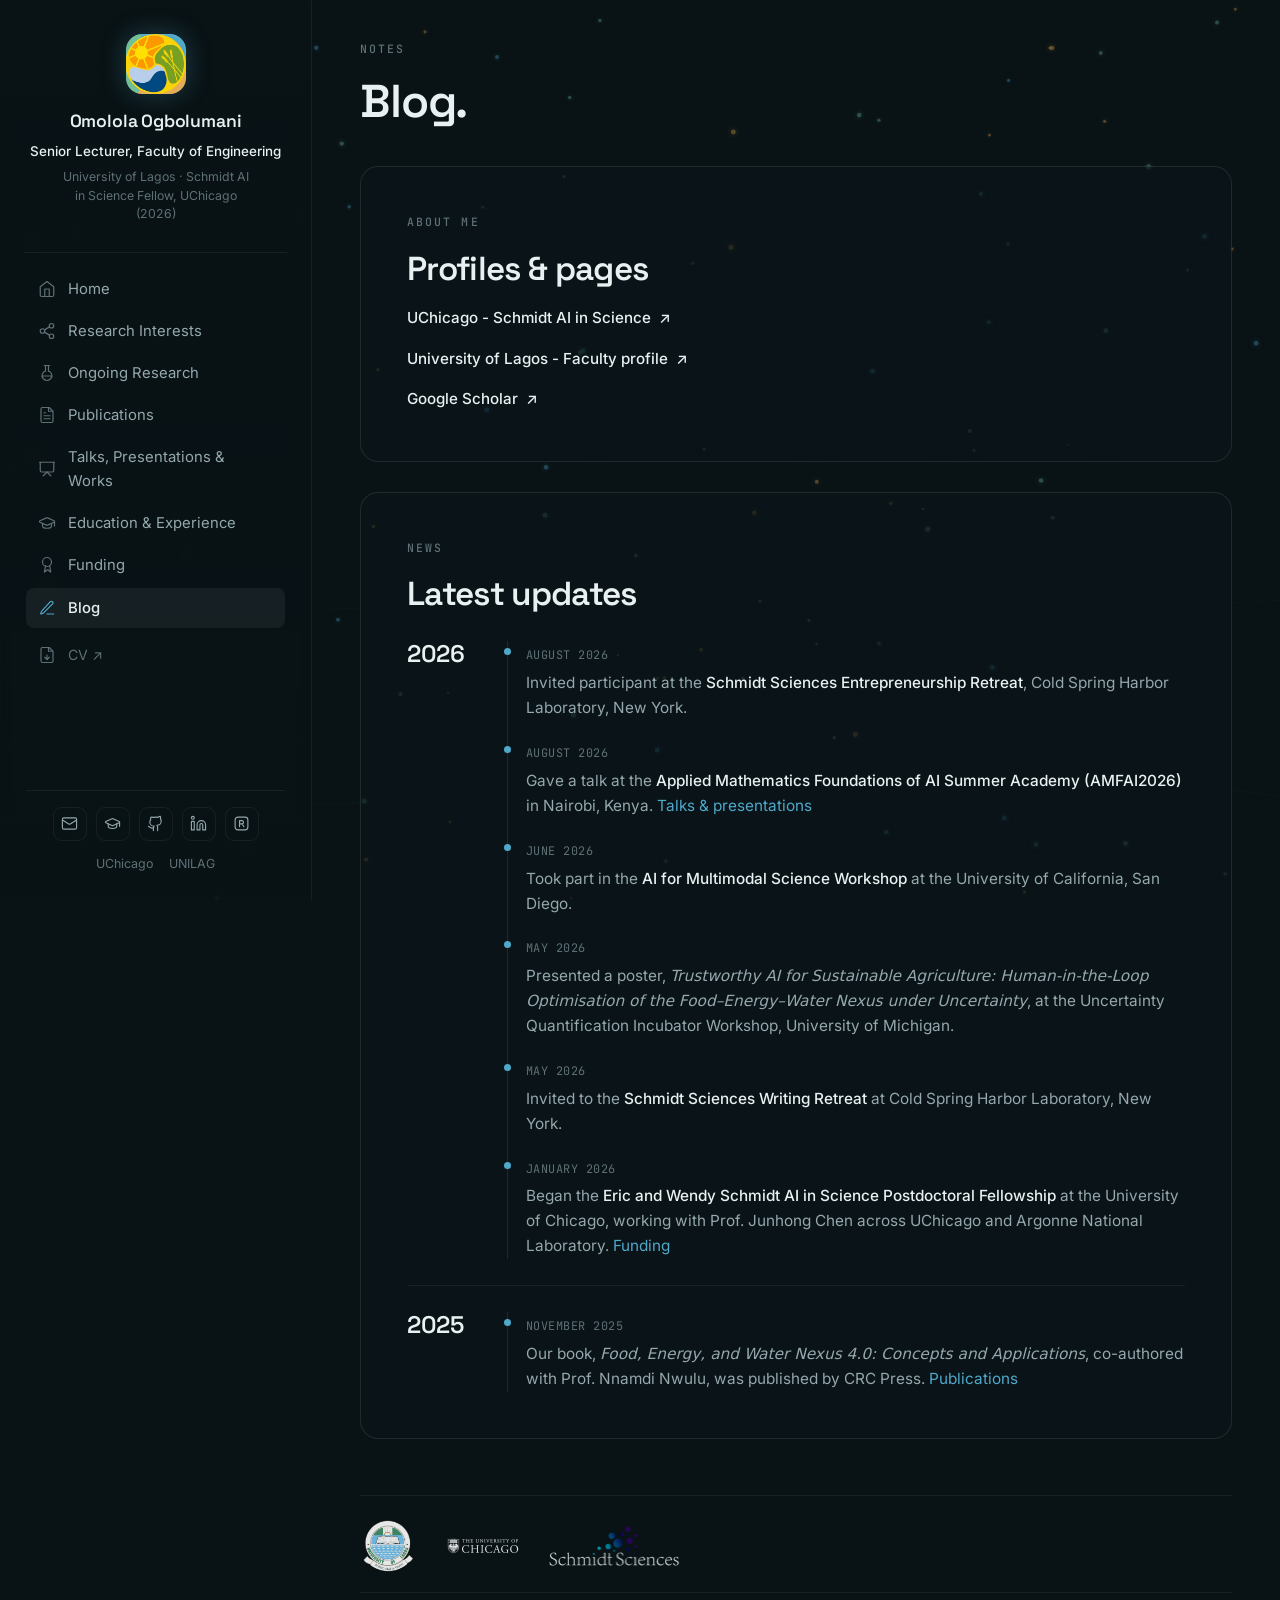
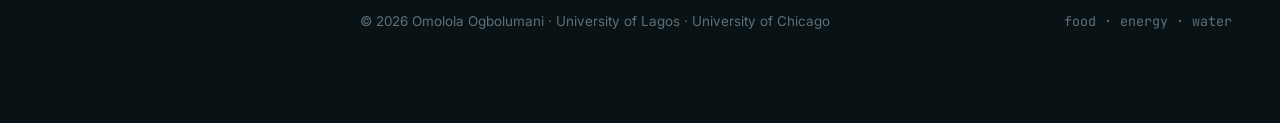
==== commit 0b1d4c74: "schmidt logo and talks menu" ====
--- a/blog.html
+++ b/blog.html
@@ -17,23 +17,13 @@
 				<div class="page-head">
 					<p class="eyebrow">Notes</p>
 					<h1>Blog.</h1>
-					<!-- <p class="pl">
-						Short writing on
-						nexus modeling,
-						optimization, and
-						IoT for
-						sustainability.
-						Sample entries
-						below, ready to
-						replace with your
-						own.
-					</p> -->
+
 				</div>
 				<section class="block reveal">
 					<div class="panel">
 						<p class="eyebrow">About Me</p>
 						<h2 class="sub-h">Profiles &amp; pages</h2>
-						<!-- <p class="intro-p">Official pages with bio, research summaries, and selected publications.</p> -->
+						
 						<div class="links-row">
 							<a class="lnk" href="https://aiscience.uchicago.edu/faculty-fellows/omolola-ogbolumani/" target="_blank" rel="noopener">UChicago - Schmidt AI in Science<span class="ar">↗</span></a>
 							<a class="lnk" href="https://engineering.unilag.edu.ng/?page_id=2508" target="_blank" rel="noopener">University of Lagos - Faculty profile<span class="ar">↗</span></a>
@@ -42,105 +32,28 @@
 					</div>
 				</section>
 				<section class="block">
-					<div class="posts">
-						<!-- <a class="post reveal" href="#">
-              <div class="pd">[Add date]</div>
-							<h3> [Why optimising one resource alone backfires] </h3>
-							<p> [Placeholder. A short case where a sensible looking water or energy saving choice quietly raised the cost elsewhere, and what a coupled nexus model saw that a single system view missed.]</p>
-							<span class="more">Read<span class="ar">&rarr;</span></span>
-            </a> -->
-
-              <!-- <a
-							class="post reveal"
-							href="#"
-							><div
-								class="pd"
-							>
-								[Add
-								date]
+					<div class="panel">
+						<p class="eyebrow">News</p>
+						<h2 class="sub-h">Latest updates</h2>
+						<div class="news">
+						<div class="news-year reveal">
+							<div class="ny">2026</div>
+							<div class="nl">
+							<div class="news-item"><span class="nd">August 2026</span><p>Invited participant at the <strong>Schmidt Sciences Entrepreneurship Retreat</strong>, Cold Spring Harbor Laboratory, New York.</p></div>
+							<div class="news-item"><span class="nd">August 2026</span><p>Gave a talk at the <strong>Applied Mathematics Foundations of AI Summer Academy (AMFAI2026)</strong> in Nairobi, Kenya. <a href="talks.html" data-internal>Talks &amp; presentations</a></p></div>
+							<div class="news-item"><span class="nd">June 2026</span><p>Took part in the <strong>AI for Multimodal Science Workshop</strong> at the University of California, San Diego.</p></div>
+							<div class="news-item"><span class="nd">May 2026</span><p>Presented a poster, <em>Trustworthy AI for Sustainable Agriculture: Human-in-the-Loop Optimisation of the Food–Energy–Water Nexus under Uncertainty</em>, at the Uncertainty Quantification Incubator Workshop, University of Michigan.</p></div>
+							<div class="news-item"><span class="nd">May 2026</span><p>Invited to the <strong>Schmidt Sciences Writing Retreat</strong> at Cold Spring Harbor Laboratory, New York.</p></div>
+							<div class="news-item"><span class="nd">January 2026</span><p>Began the <strong>Eric and Wendy Schmidt AI in Science Postdoctoral Fellowship</strong> at the University of Chicago, working with Prof. Junhong Chen across UChicago and Argonne National Laboratory. <a href="funding.html" data-internal>Funding</a></p></div>
 							</div>
-							<h3>
-								[Keeping
-								the
-								human
-								in
-								human-in-the-loop
-								AI]
-							</h3>
-							<p>
-								[Placeholder.
-								Notes
-								on
-								where
-								expert
-								judgement
-								belongs
-								in
-								an
-								optimization
-								pipeline,
-								and
-								why
-								Industry
-								5.0
-								treats
-								people
-								and
-								AI
-								as
-								collaborators.]
-							</p>
-							<span
-								class="more"
-								>Read
-								<span
-									class="ar"
-									>&rarr;</span
-								></span
-							></a
-						><a
-							class="post reveal"
-							href="#"
-							><div
-								class="pd"
-							>
-								[Add
-								date]
+						</div>
+						<div class="news-year reveal">
+							<div class="ny">2025</div>
+							<div class="nl">
+							<div class="news-item"><span class="nd">November 2025</span><p>Our book, <em>Food, Energy, and Water Nexus 4.0: Concepts and Applications</em>, co-authored with Prof. Nnamdi Nwulu, was published by CRC Press. <a href="publications.html" data-internal>Publications</a></p></div>
 							</div>
-							<h3>
-								[From
-								IoT
-								sensors
-								to
-								a
-								working
-								nexus
-								model]
-							</h3>
-							<p>
-								[Placeholder.
-								Turning
-								messy
-								field
-								measurements
-								into
-								something
-								you
-								can
-								actually
-								run
-								scenarios
-								on.]
-							</p>
-							<span
-								class="more"
-								>Read
-								<span
-									class="ar"
-									>&rarr;</span
-								></span
-							></a
-						> -->
+						</div>
+						</div>
 					</div>
 				</section>
 				<div class="pagefoot">
@@ -151,6 +64,9 @@
 						<a href="https://aiscience.uchicago.edu/faculty-fellows/omolola-ogbolumani/" target="_blank" rel="noopener">
 							<img class="uchicago" src="uchicago-logo.png" alt="University of Chicago"/>
 						</a>
+						<a href="https://www.linkedin.com/posts/introducing-the-new-schmidt-sciences-logo-ugcPost-7232158246566797312-L3lD/" target="_blank" rel="noopener">
+							<img class="schmidt" src="schmidt.png" alt="Schmidt Sciences"/>
+						</a>
 					</div>
 					<span>&copy; 2026 Omolola Ogbolumani &middot; University of Lagos &middot; University of Chicago</span><span class="mono">food &middot; energy &middot; water</span>
 				</div>
--- a/site.css
+++ b/site.css
@@ -1453,6 +1453,88 @@
 		grid-column: 2;
 	}
 }
+/* ---- Schmidt Sciences footer logo ---- */
+.foot-logos img.schmidt {
+	height: 42px;
+}
+
+/* ---- News (blog page) ---- */
+.news {
+	margin-top: 22px;
+}
+.news-year {
+	display: grid;
+	grid-template-columns: 74px 1fr;
+	gap: 22px;
+	padding: 26px 0;
+	border-bottom: 1px solid var(--line-2);
+}
+.news-year:first-child {
+	padding-top: 6px;
+}
+.news-year:last-child {
+	border-bottom: 0;
+	padding-bottom: 0;
+}
+.news-year .ny {
+	font-family: 'Space Grotesk';
+	font-weight: 600;
+	font-size: 1.5rem;
+	letter-spacing: -0.02em;
+	color: var(--text);
+	line-height: 1.1;
+}
+.news-item {
+	padding: 0 0 18px 18px;
+	margin-left: 4px;
+	border-left: 1px solid var(--line);
+	position: relative;
+}
+.news-item:last-child {
+	padding-bottom: 0;
+}
+.news-item::before {
+	content: '';
+	position: absolute;
+	left: -4px;
+	top: 7px;
+	width: 7px;
+	height: 7px;
+	border-radius: 50%;
+	background: var(--water);
+}
+.news-item .nd {
+	font-family: 'JetBrains Mono', monospace;
+	font-size: 0.74rem;
+	letter-spacing: 0.04em;
+	color: var(--faint);
+	text-transform: uppercase;
+}
+.news-item p {
+	color: var(--muted);
+	font-size: 0.96rem;
+	line-height: 1.62;
+	margin-top: 4px;
+	max-width: 74ch;
+}
+.news-item p strong {
+	color: var(--text);
+	font-weight: 500;
+}
+.news-item p a {
+	color: var(--water);
+	white-space: nowrap;
+}
+.news-item p a:hover {
+	text-decoration: underline;
+}
+@media (max-width: 640px) {
+	.news-year {
+		grid-template-columns: 1fr;
+		gap: 12px;
+	}
+}
+
 @media (prefers-reduced-motion: reduce) {
 	* {
 		animation: none !important;
